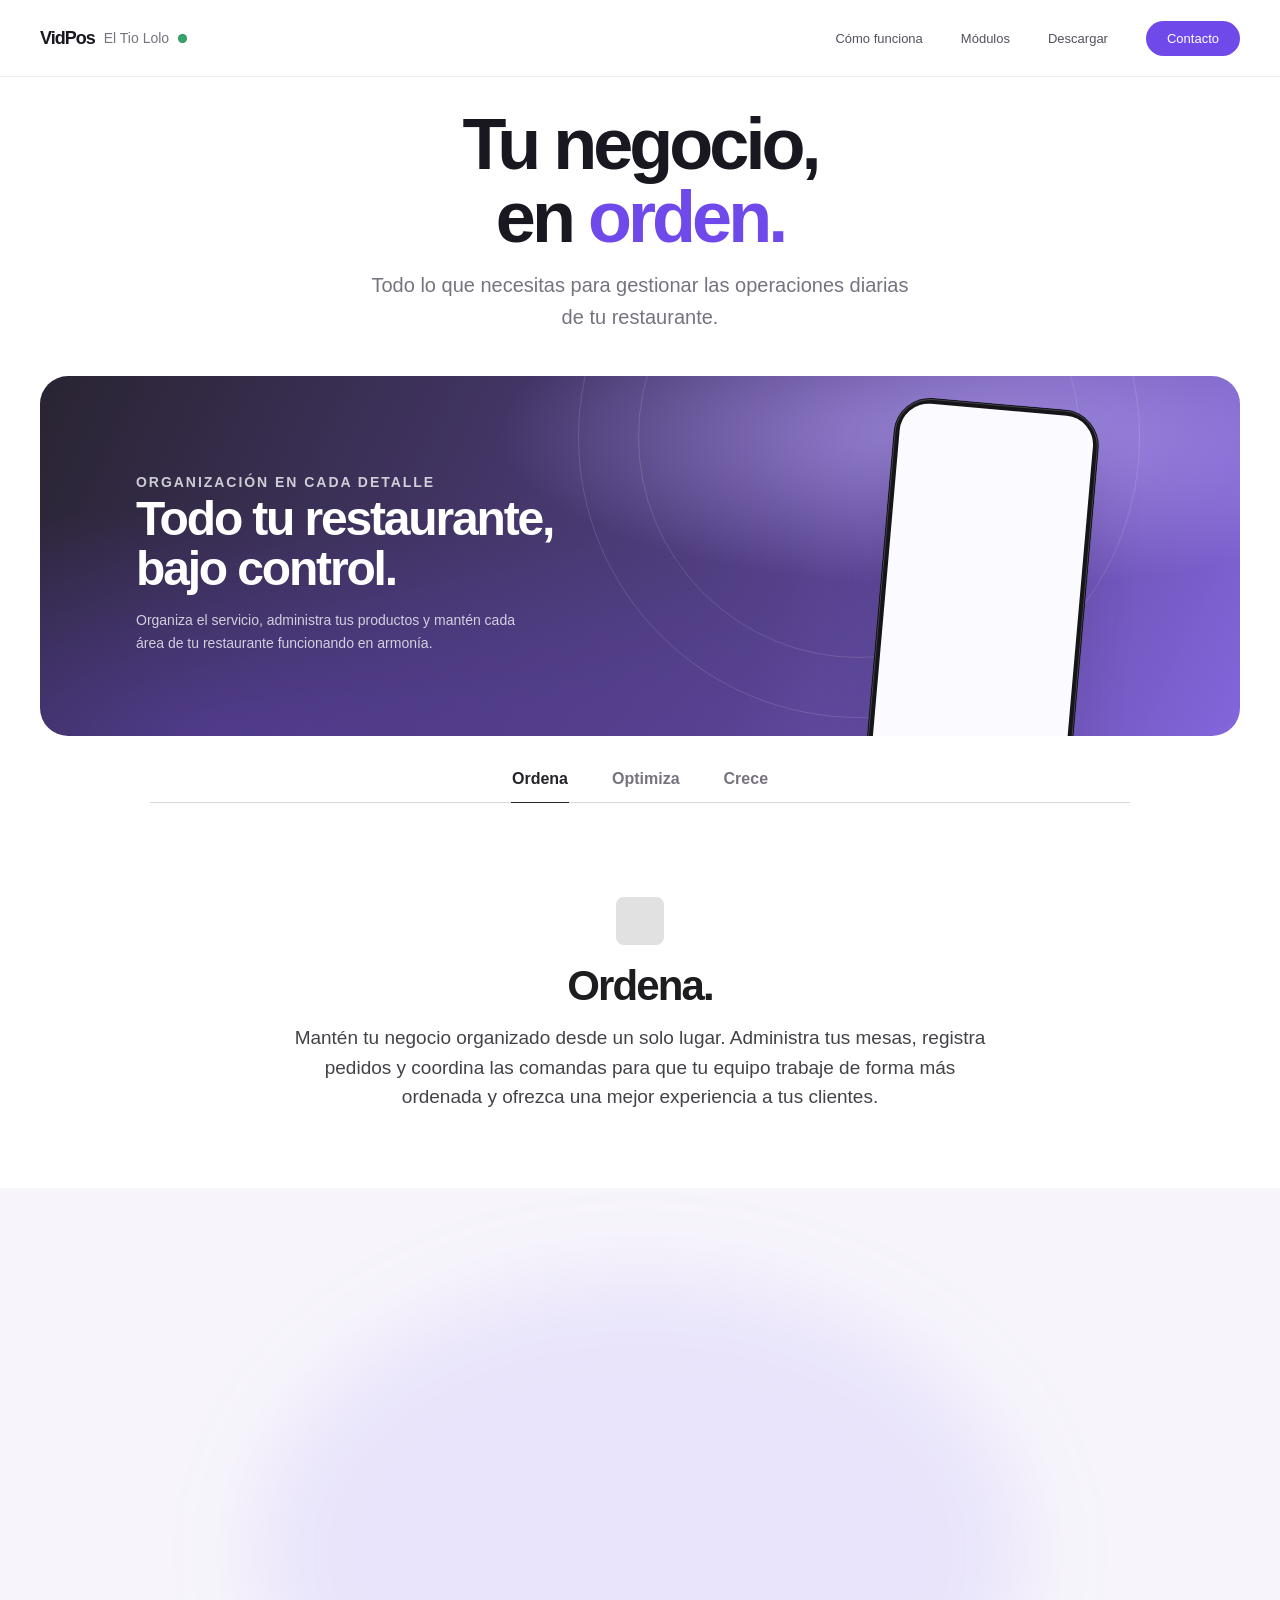
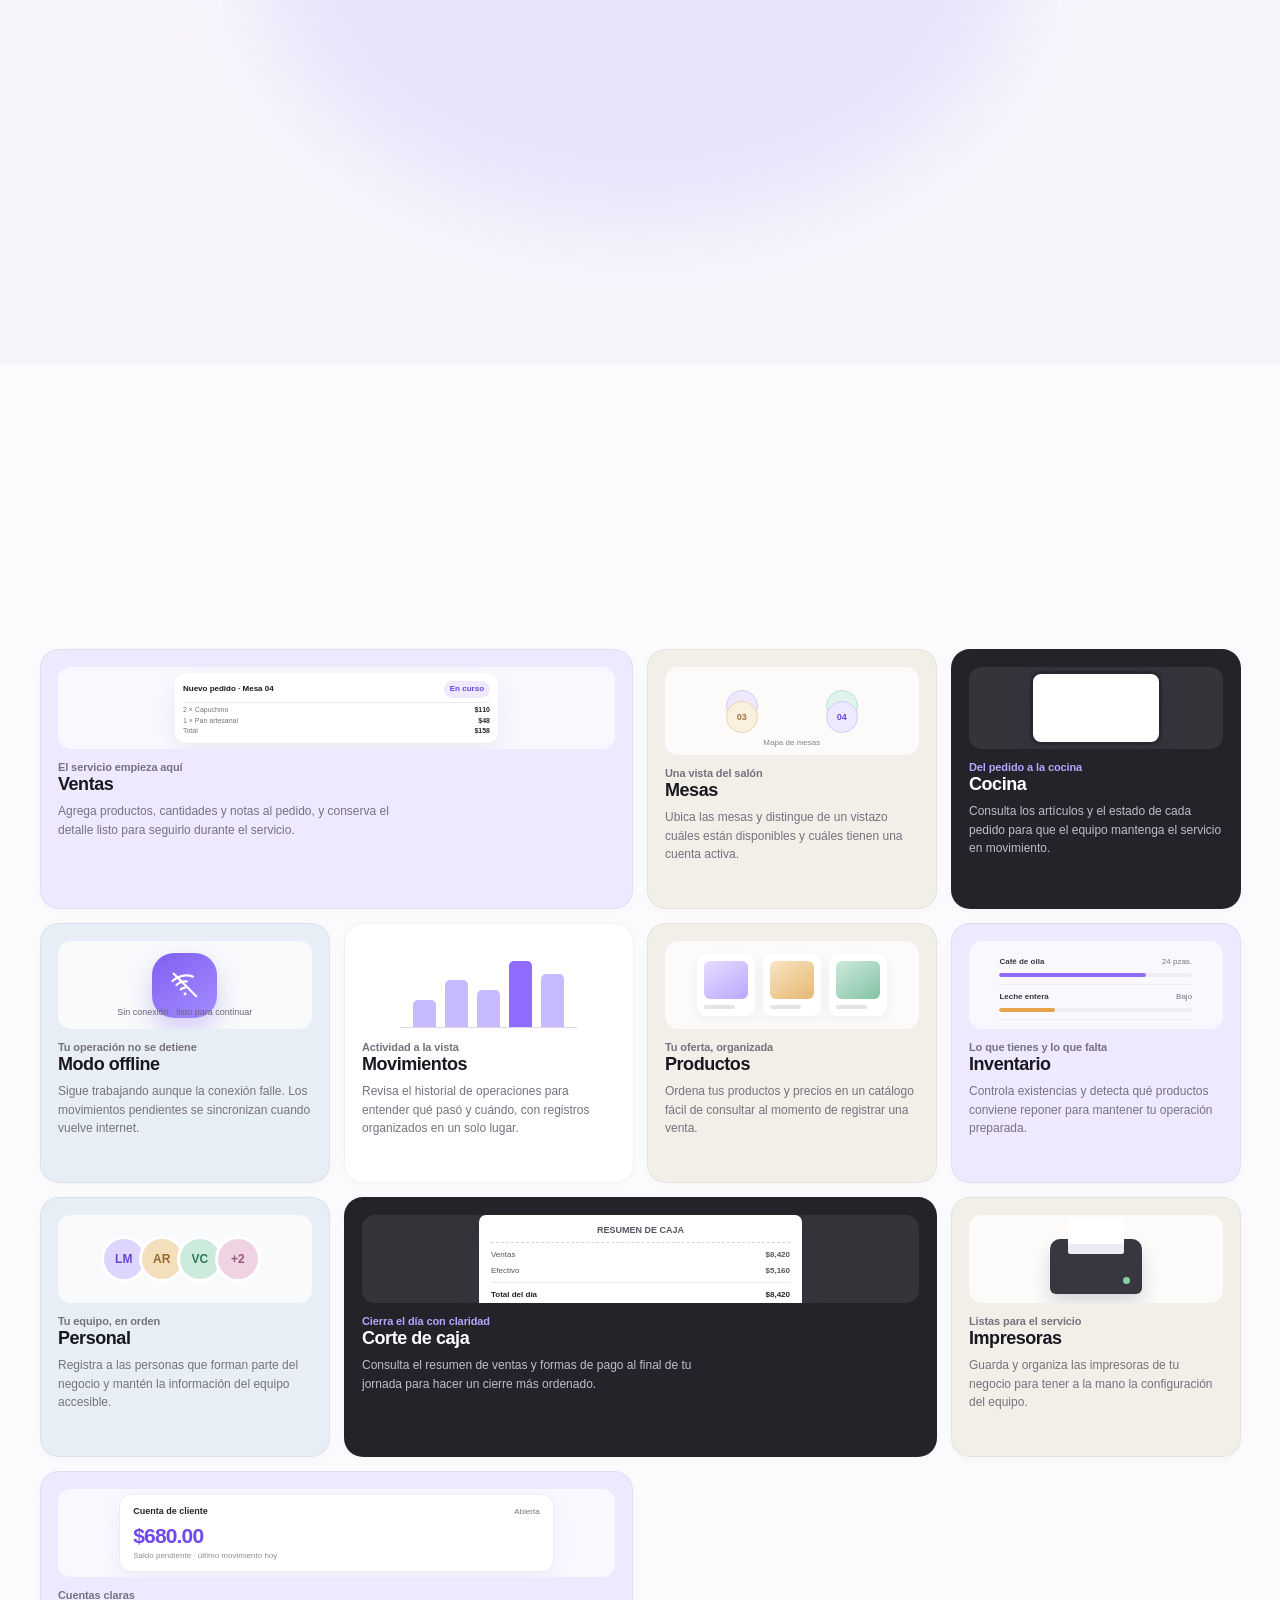
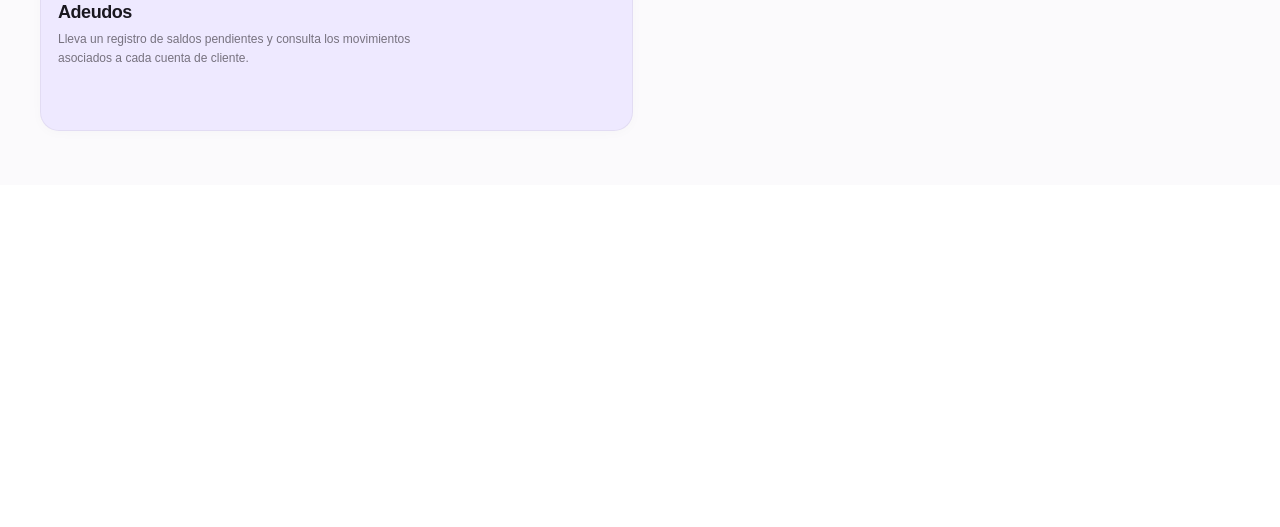
==== index.html @ a3d1b740 "Creación del sitio Primera versión del sitio VidPos" ====
<!doctype html>
<html lang="es">
  <head>
    <meta charset="utf-8">
    <meta name="viewport" content="width=device-width, initial-scale=1">
    <meta name="theme-color" content="#f8f7fb">
    <meta name="description" content="VidPos: ventas, comandas e inventario en un solo lugar. Una forma más simple de llevar tu negocio.">
    <link rel="icon" type="image/svg+xml" href="./images/VidPos_logo_v.svg">
    <title>VidPos</title>
    <link rel="stylesheet" href="./styles.css">
  </head>
  <body class="landing-page">
    <svg class="feature-icon-library" aria-hidden="true" xmlns="http://www.w3.org/2000/svg">
      <symbol id="feature-icon-sales" viewBox="0 0 24 24"><circle cx="12" cy="12" r="9"/><path d="M15 8.5c-.7-.7-1.7-1-3-1-1.7 0-2.8.8-2.8 2s1.1 1.8 2.8 2.2 2.8 1 2.8 2.3-1.1 2.3-2.9 2.3c-1.2 0-2.3-.4-3.2-1.2M12 5.5v13"/></symbol>
      <symbol id="feature-icon-tables" viewBox="0 0 24 24"><rect x="3.5" y="3.5" width="7" height="7" rx="1.8"/><rect x="13.5" y="3.5" width="7" height="7" rx="1.8"/><rect x="3.5" y="13.5" width="7" height="7" rx="1.8"/><rect x="13.5" y="13.5" width="7" height="7" rx="1.8"/></symbol>
      <symbol id="feature-icon-orders" viewBox="0 0 24 24"><path d="M6 3.5h12a1.5 1.5 0 0 1 1.5 1.5v14L16 17l-4 2-4-2-3.5 2v-14A1.5 1.5 0 0 1 6 3.5Z"/><path d="M8.5 8h7M8.5 11.5h7M8.5 15h4"/></symbol>
      <symbol id="feature-icon-offline" viewBox="0 0 24 24"><path d="M3 8.5a14 14 0 0 1 16.8-2.2M6.5 12a9 9 0 0 1 8.2-1.8M10 15.5a4 4 0 0 1 3.1-.8M12 19h.01"/><path d="m3 3 18 18"/></symbol>
      <symbol id="feature-icon-movements" viewBox="0 0 24 24"><path d="M3.5 20.5h17"/><rect x="5" y="11" width="3.5" height="7" rx="1"/><rect x="10.3" y="6" width="3.5" height="12" rx="1"/><rect x="15.6" y="3.5" width="3.5" height="14.5" rx="1"/></symbol>
      <symbol id="feature-icon-catalog" viewBox="0 0 24 24"><path d="m12 3 8.5 4.5v9L12 21l-8.5-4.5v-9L12 3Z"/><path d="m3.8 7.7 8.2 4.5 8.2-4.5M12 12.2V21"/></symbol>
      <symbol id="feature-icon-inventory" viewBox="0 0 24 24"><path d="M4 7.5h16v13H4zM3 4h18v3.5H3z"/><path d="M9 11h6"/></symbol>
      <symbol id="feature-icon-people" viewBox="0 0 24 24"><circle cx="9" cy="8" r="3.3"/><path d="M2.8 20v-1.5A5.2 5.2 0 0 1 8 13.3h2a5.2 5.2 0 0 1 5.2 5.2V20H2.8ZM16 4.9a3.3 3.3 0 0 1 0 6.3M17 13.6a5.2 5.2 0 0 1 4.2 5.1V20h-3.6"/></symbol>
      <symbol id="feature-icon-cash" viewBox="0 0 24 24"><rect x="4" y="3.5" width="16" height="17" rx="2"/><path d="M7.5 7.5h9M7.5 11.5h.01M12 11.5h.01M16.5 11.5h.01M7.5 15.5h.01M12 15.5h.01M16.5 15.5h.01"/></symbol>
      <symbol id="feature-icon-printer" viewBox="0 0 24 24"><path d="M7 8V3.5h10V8M6 17H4.5A1.5 1.5 0 0 1 3 15.5v-6A1.5 1.5 0 0 1 4.5 8h15A1.5 1.5 0 0 1 21 9.5v6a1.5 1.5 0 0 1-1.5 1.5H18"/><path d="M7 14h10v6.5H7zM17.5 11.5h.01"/></symbol>
      <symbol id="feature-icon-debt" viewBox="0 0 24 24"><path d="M5 3.5h9l5 5v6M14 3.8v5h4.8M5 3.5v17h8"/><path d="M8 12h7M8 15.5h5"/><circle cx="17" cy="17" r="3.2"/><path d="m19.4 19.4 2.1 2.1"/></symbol>
    </svg>
    <header class="topbar">
      <nav class="nav wrap" aria-label="Navegación principal">
        <a class="brand" href="#inicio" aria-label="VidPos, inicio">
          <span class="brand-name">VidPos</span>
          <span class="company-name" aria-live="polite">El Tio Lolo</span>
          <span class="company-status" aria-label="Turno activo"></span>
        </a>
        <div class="nav-links">
          <a href="#tablet">Cómo funciona</a>
          <a href="#funciones">Módulos</a>
          <a href="https://play.google.com/store/apps/details?id=com.luismiguel.vidpos" target="_blank" rel="noopener noreferrer">Descargar</a>
          <a class="nav-cta" href="mailto:contacto@vidpos.mx">Contacto</a>
        </div>
      </nav>
    </header>
    <nav class="mobile-nav" aria-label="Accesos rápidos">
      <a href="#tablet">
        <svg viewBox="0 0 24 24" aria-hidden="true"><rect x="4" y="3.5" width="16" height="17" rx="2.5"/><path d="M9 17.5h6"/></svg>
        <span>Cómo funciona</span>
      </a>
      <a href="#funciones">
        <svg viewBox="0 0 24 24" aria-hidden="true"><rect x="3.5" y="3.5" width="7" height="7" rx="1.5"/><rect x="13.5" y="3.5" width="7" height="7" rx="1.5"/><rect x="3.5" y="13.5" width="7" height="7" rx="1.5"/><rect x="13.5" y="13.5" width="7" height="7" rx="1.5"/></svg>
        <span>Módulos</span>
      </a>
      <a class="mobile-nav-download" href="https://play.google.com/store/apps/details?id=com.luismiguel.vidpos" target="_blank" rel="noopener noreferrer">
        <svg class="google-play-icon" viewBox="0 0 24 24" aria-hidden="true">
          <path d="M4 3.5v17l10-8.5Z"/>
          <path d="m4 3.5 15.5 7.8c.6.3.6 1.1 0 1.4L4 20.5"/>
          <path d="m13.8 12 2.8-2.1M13.8 12l2.8 2.1"/>
        </svg>
        <span>Descargar</span>
      </a>
    </nav>

    <main>
      <section class="hero" id="inicio">
        <div class="hero-grid wrap">
          <div class="hero-intro">
            <h1>Tu negocio,<br>en <span>orden.</span></h1>
            <p class="hero-copy">Todo lo que necesitas para gestionar las operaciones diarias de tu restaurante.</p>
            <div class="hero-actions">
              <a class="play-link" href="https://play.google.com/store/apps/details?id=com.luismiguel.vidpos" target="_blank" rel="noopener noreferrer" aria-label="Descargar VidPos en Google Play"><img src="./images/disponible.svg" alt="Disponible en Google Play"></a>
            </div>
          </div>
          <div class="visual hero-stage">
            <div class="hero-stage-copy">
              <p class="stage-kicker">Organización en cada detalle</p>
              <h2>Todo tu restaurante, bajo control.</h2>
              <p>Organiza el servicio, administra tus productos y mantén cada área de tu restaurante funcionando en armonía.</p>
            </div>
            <div class="hero-device phone" aria-hidden="true">
              <div class="phone-inner hero-phone-inner">
                <img class="hero-phone-screen" src="./images/home_page.svg" alt="">
              </div>
            </div>
          </div>
          <nav class="quick-access" aria-label="Funciones de VidPos">
            <button class="quick-link" type="button" aria-pressed="true" data-quick-title="Ordena." data-quick-color="#007aff" data-quick-description="Mantén tu negocio organizado desde un solo lugar. Administra tus mesas, registra pedidos y coordina las comandas para que tu equipo trabaje de forma más ordenada y ofrezca una mejor experiencia a tus clientes."><span class="quick-icon"><svg width="17" height="17" viewBox="0 0 20 20" fill="none" aria-hidden="true"><path d="M5 3.5h10a1 1 0 0 1 1 1v12l-2-1.5-2 1.5-2-1.5-2-1.5-2 1.5L4 17V4.5a1 1 1 0 0 1 1-1Z" stroke="currentColor" stroke-width="1.4" stroke-linejoin="round"/><path d="M7 7h6M7 10h6" stroke="currentColor" stroke-width="1.4" stroke-linecap="round"/></svg></span><span><strong>Ordena</strong></span></button>
            <button class="quick-link" type="button" aria-pressed="false" data-quick-title="Optimiza." data-quick-color="#34c759" data-quick-description="Simplifica las tareas diarias y ten mayor control de las operaciones de tu negocio. Gestiona tus ventas, supervisa tu inventario y organiza tus recursos para reducir el desorden operativo y aprovechar mejor cada jornada."><span class="quick-icon"><svg width="17" height="17" viewBox="0 0 20 20" fill="none" aria-hidden="true"><path d="M4 13a6 6 0 1 1 12 0" stroke="currentColor" stroke-width="1.4" stroke-linecap="round"/><path d="m10 13 3.2-3.2M6.5 16.2h7" stroke="currentColor" stroke-width="1.4" stroke-linecap="round"/></svg></span><span><strong>Optimiza</strong></span></button>
            <button class="quick-link" type="button" aria-pressed="false" data-quick-title="Crece." data-quick-color="#ff9500" data-quick-description="Convierte la información en mejores decisiones. Consulta tus resultados, identifica tus productos más vendidos y conoce el desempeño de tu negocio para descubrir oportunidades y avanzar con mayor confianza."><span class="quick-icon"><svg width="17" height="17" viewBox="0 0 20 20" fill="none" aria-hidden="true"><path d="M4 15.5 8.2 11l3 2.5L16 7.5" stroke="currentColor" stroke-width="1.4" stroke-linecap="round" stroke-linejoin="round"/><path d="M12.5 7.5H16V11" stroke="currentColor" stroke-width="1.4" stroke-linecap="round" stroke-linejoin="round"/></svg></span><span><strong>Crece</strong></span></button>
          </nav>
        </div>
      </section>

      <div class="quick-detail" role="region" aria-label="Detalle de funciones">
        <div class="quick-detail-media" aria-label="Espacio reservado para imagen"></div>
        <div class="quick-detail-copy">
          <span class="quick-detail-icon" aria-hidden="true"></span>
          <p class="quick-detail-kicker">Registra cada orden</p>
          <h3>Ordena.</h3>
          <p>Mantén tu negocio organizado desde un solo lugar. Administra tus mesas, registra pedidos y coordina las comandas para que tu equipo trabaje de forma más ordenada y ofrezca una mejor experiencia a tus clientes.</p>
          <ul class="quick-points"><li>Captura cada orden en segundos</li><li>Mantén todas las notas en un solo lugar</li></ul>
        </div>
      </div>
      <section class="tablet-showcase" id="tablet" aria-labelledby="tablet-showcase-title">
        <div class="wrap tablet-showcase-inner">
          <div class="process-flow reveal" aria-label="Flujo de una operación en VidPos">
            <svg class="process-connectors" viewBox="0 0 1000 680" preserveAspectRatio="none" aria-hidden="true">
              <path class="process-line-base" d="M280 136H400M600 136H720M820 215V465M720 544H600M400 544H280"/>
              <path class="process-line" d="M280 136H400M600 136H720M820 215V465M720 544H600M400 544H280"/>
            </svg>
            <article class="process-card process-card--orders">
              <span class="process-icon process-icon--orders"><svg aria-hidden="true"><use href="#feature-icon-sales"></use></svg></span>
              <span class="process-card-step">01 · PEDIDOS</span>
              <h3>Cada pedido en su lugar.</h3>
              <p>Registra los pedidos, administra las mesas y organiza las comandas para mantener el servicio bajo control.</p>
            </article>
            <article class="process-card process-card--kitchen">
              <span class="process-icon process-icon--kitchen"><svg aria-hidden="true"><use href="#feature-icon-orders"></use></svg></span>
              <span class="process-card-step">02 · COCINA</span>
              <h3>Un servicio mejor coordinado.</h3>
              <p>Facilita la organización de los pedidos entre el personal de atención y la cocina para dar seguimiento a la preparación.</p>
            </article>
            <article class="process-card process-card--sales">
              <span class="process-icon process-icon--sales"><svg aria-hidden="true"><use href="#feature-icon-cash"></use></svg></span>
              <span class="process-card-step">03 · VENTAS</span>
              <h3>Tus ventas, siempre registradas.</h3>
              <p>Consulta los importes de las cuentas y registra las ventas para llevar un mejor control de los ingresos de tu restaurante.</p>
            </article>
            <article class="process-card process-card--inventory">
              <span class="process-icon process-icon--inventory"><svg aria-hidden="true"><use href="#feature-icon-inventory"></use></svg></span>
              <span class="process-card-step">04 · INVENTARIO</span>
              <h3>Más control de tus ingredientes.</h3>
              <p>Administra tus productos, recetas y existencias para conocer mejor los recursos de tu negocio.</p>
            </article>
            <article class="process-card process-card--offline">
              <span class="process-icon process-icon--offline"><svg aria-hidden="true"><use href="#feature-icon-offline"></use></svg></span>
              <span class="process-card-step">05 · MODO SIN CONEXIÓN</span>
              <h3>Tu operación no se detiene.</h3>
              <p>Continúa utilizando las funciones compatibles cuando no tengas internet. Los datos guardados localmente se sincronizan al recuperar la conexión.</p>
            </article>
            <article class="process-card process-card--control">
              <span class="process-icon process-icon--control"><svg aria-hidden="true"><use href="#feature-icon-movements"></use></svg></span>
              <span class="process-card-step">06 · CONTROL DEL NEGOCIO</span>
              <h3>Decide con mayor claridad.</h3>
              <p>Consulta tus resultados, identifica los productos más vendidos y conoce el desempeño de tu restaurante para tomar decisiones mejor informadas.</p>
            </article>
          </div>
        </div>
      </section>
      <section class="features" id="funciones">
        <div class="wrap">
          <div class="section-head reveal">
            <p class="eyebrow">Lo importante, simplificado</p>
            <h2><strong>Cada parte de tu negocio<br>conectada.</strong></h2>
            <p class="features-description">Del primer pedido al corte de caja: herramientas que hacen mas fácil el día a día de tu negocio.</p>
          </div>
          <div class="feature-grid">
            <article class="feature feature--wide feature--lavender reveal" id="pedidos" data-feature-icon="sales" data-feature-icon-color="purple" data-feature-screen="./images/ventas.svg">
              <div class="feature-art" aria-hidden="true">
                <div class="art-order">
                  <div class="art-order-head"><span>Nuevo pedido · Mesa 04</span><span class="art-tag">En curso</span></div>
                  <div class="art-row"><span>2 × Capuchino</span><b>$110</b></div>
                  <div class="art-row"><span>1 × Pan artesanal</span><b>$48</b></div>
                  <div class="art-row"><span>Total</span><b>$158</b></div>
                </div>
              </div>
              <p class="feature-kicker">El servicio empieza aquí</p>
              <h3>Ventas</h3>
              <p>Agrega productos, cantidades y notas al pedido, y conserva el detalle listo para seguirlo durante el servicio.</p>
            </article>
            <article class="feature feature--sand reveal" id="mesas" data-feature-icon="tables" data-feature-icon-color="green" data-feature-screen="./images/mesas.svg">
              <div class="feature-art" aria-hidden="true">
                <span class="art-table">01</span><span class="art-table">02</span><span class="art-table">03</span><span class="art-table">04</span>
                <span class="art-map-label">Mapa de mesas</span>
              </div>
              <p class="feature-kicker">Una vista del salón</p>
              <h3>Mesas</h3>
              <p>Ubica las mesas y distingue de un vistazo cuáles están disponibles y cuáles tienen una cuenta activa.</p>
            </article>
            <article class="feature feature--dark reveal" id="comandas" data-feature-icon="orders" data-feature-icon-color="purple" data-feature-screen="./images/comandas.svg">
              <div class="feature-art" aria-hidden="true">
                <div class="art-command-shot"><img src="./images/vidpos-comandas.png" alt=""></div>
              </div>
              <p class="feature-kicker">Del pedido a la cocina</p>
              <h3>Cocina</h3>
              <p>Consulta los artículos y el estado de cada pedido para que el equipo mantenga el servicio en movimiento.</p>
            </article>
            <article class="feature feature--blue reveal" data-feature-icon="offline" data-feature-icon-color="blue" data-feature-screen="./images/offline.svg">
              <div class="feature-art" aria-hidden="true">
                <span class="art-offline-icon"><svg width="30" height="30" viewBox="0 0 24 24" fill="none"><path d="M2 8.8a15.7 15.7 0 0 1 16.3-3.5M5.2 12a10.6 10.6 0 0 1 8.3-2.8M8.6 15.4a5.4 5.4 0 0 1 3.4-1.2M3 3l18 18" stroke="currentColor" stroke-width="1.8" stroke-linecap="round"/><circle cx="12" cy="19" r="1.2" fill="currentColor"/></svg></span>
                <span class="art-offline-label">Sin conexión · listo para continuar</span>
              </div>
              <p class="feature-kicker">Tu operación no se detiene</p>
              <h3>Modo offline</h3>
              <p>Sigue trabajando aunque la conexión falle. Los movimientos pendientes se sincronizan cuando vuelve internet.</p>
            </article>
            <article class="feature reveal" data-feature-icon="movements" data-feature-icon-color="teal" data-feature-screen="./images/movimientos.svg">
              <div class="feature-art" aria-hidden="true">
                <div class="art-bars"><i></i><i></i><i></i><i></i><i></i></div>
              </div>
              <p class="feature-kicker">Actividad a la vista</p>
              <h3>Movimientos</h3>
              <p>Revisa el historial de operaciones para entender qué pasó y cuándo, con registros organizados en un solo lugar.</p>
            </article>
            <article class="feature feature--sand reveal" data-feature-icon="catalog" data-feature-icon-color="blue" data-feature-screen="./images/productos.svg">
              <div class="feature-art" aria-hidden="true">
                <div class="art-products"><div class="art-product"><div class="art-product-shape"></div><div class="art-product-line"></div></div><div class="art-product"><div class="art-product-shape"></div><div class="art-product-line"></div></div><div class="art-product"><div class="art-product-shape"></div><div class="art-product-line"></div></div></div>
              </div>
              <p class="feature-kicker">Tu oferta, organizada</p>
              <h3>Productos</h3>
              <p>Ordena tus productos y precios en un catálogo fácil de consultar al momento de registrar una venta.</p>
            </article>
            <article class="feature feature--lavender reveal" data-feature-icon="inventory" data-feature-icon-color="green" data-feature-screen="./images/inventario.svg">
              <div class="feature-art" aria-hidden="true">
                <div class="art-stock">
                  <div class="art-stock-row"><b>Café de olla</b><span>24 pzas.</span><span class="art-stock-track"><i></i></span></div>
                  <div class="art-stock-row"><b>Leche entera</b><span>Bajo</span><span class="art-stock-track"><i></i></span></div>
                </div>
              </div>
              <p class="feature-kicker">Lo que tienes y lo que falta</p>
              <h3>Inventario</h3>
              <p>Controla existencias y detecta qué productos conviene reponer para mantener tu operación preparada.</p>
            </article>
            <article class="feature feature--blue reveal" data-feature-icon="people" data-feature-icon-color="orange" data-feature-screen="./images/personal.svg">
              <div class="feature-art" aria-hidden="true">
                <div class="art-people"><span class="art-person">LM</span><span class="art-person">AR</span><span class="art-person">VC</span><span class="art-person">+2</span></div>
              </div>
              <p class="feature-kicker">Tu equipo, en orden</p>
              <h3>Personal</h3>
              <p>Registra a las personas que forman parte del negocio y mantén la información del equipo accesible.</p>
            </article>
            <article class="feature feature--wide feature--dark reveal" id="caja" data-feature-icon="cash" data-feature-icon-color="purple" data-feature-screen="./images/corte_caja.svg">
              <div class="feature-art" aria-hidden="true">
                <div class="art-receipt">
                  <div class="art-receipt-title">RESUMEN DE CAJA</div>
                  <div class="art-receipt-line"><span>Ventas</span><b>$8,420</b></div>
                  <div class="art-receipt-line"><span>Efectivo</span><b>$5,160</b></div>
                  <div class="art-receipt-line art-receipt-total"><span>Total del día</span><b>$8,420</b></div>
                </div>
              </div>
              <p class="feature-kicker">Cierra el día con claridad</p>
              <h3>Corte de caja</h3>
              <p>Consulta el resumen de ventas y formas de pago al final de tu jornada para hacer un cierre más ordenado.</p>
            </article>
            <article class="feature feature--sand reveal" data-feature-icon="printer" data-feature-icon-color="grey" data-feature-screen="./images/impresoras.svg" data-feature-screen-fit="contain">
              <div class="feature-art" aria-hidden="true">
                <div class="art-printer"></div>
              </div>
              <p class="feature-kicker">Listas para el servicio</p>
              <h3>Impresoras</h3>
              <p>Guarda y organiza las impresoras de tu negocio para tener a la mano la configuración del equipo.</p>
            </article>
            <article class="feature feature--wide feature--lavender reveal" data-feature-icon="debt" data-feature-icon-color="teal" data-feature-screen="./images/adeudos.svg">
              <div class="feature-art" aria-hidden="true">
                <div class="art-debt">
                  <div class="art-debt-head"><b>Cuenta de cliente</b><span>Abierta</span></div>
                  <div class="art-debt-amount">$680.00</div>
                  <div class="art-debt-note">Saldo pendiente · último movimiento hoy</div>
                </div>
              </div>
              <p class="feature-kicker">Cuentas claras</p>
              <h3>Adeudos</h3>
              <p>Lleva un registro de saldos pendientes y consulta los movimientos asociados a cada cuenta de cliente.</p>
            </article>
          </div>
        </div>
      </section>

      <section class="showcase" id="app">
        <div class="wrap showcase-layout">
          <div class="section-head reveal">
            <p class="eyebrow">Siempre contigo</p>
            <h2>Dondequiera que estés,<br>tu negocio sigue a tu alcance.</h2>
          </div>
          <div class="showcase-caption reveal">
            <p class="showcase-description">Con VidPos, consulta tus ventas y supervisa los movimientos de tu restaurante estés donde estés.</p>
            <div class="showcase-action">
              <a class="play-link" href="https://play.google.com/store/apps/details?id=com.luismiguel.vidpos" target="_blank" rel="noopener noreferrer" aria-label="Descargar VidPos en Google Play"><img src="./images/disponible.svg" alt="Disponible en Google Play"></a>
            </div>
          </div>
          <figure class="showcase-photo reveal">
            <img src="./images/beach.jpg" alt="Personas trabajando y descansando frente al mar">
          </figure>
        </div>
      </section>

    </main>
    <footer>
      <div class="footer-inner wrap">
        <a class="brand footer-brand" href="#inicio" aria-label="VidPos, inicio"><img src="./images/Logo.png" alt=""><span class="brand-name">VidPos</span></a>
        <span class="copyright">© VidPos. Hecho para tu negocio.</span>
        <nav class="footer-links" aria-label="Enlaces legales">
          <a class="footer-link" href="./privacy_policy.html">Política de privacidad</a>
          <a class="footer-link" href="./delete-account.html">Eliminar cuenta</a>
        </nav>
        <a class="contact" href="mailto:contacto@vidpos.mx">contacto@vidpos.mx</a>
      </div>
    </footer>
    <script src="./script.js"></script>
  </body>
</html>
---- styles.css ----
:root {
        color-scheme: light;
        --ink: #19171f;
        --muted: #77727f;
        --purple: #8f6bff;
        --purple-dark: #7049eb;
        --lilac: #eee9ff;
        --paper: #f8f7fb;
        --line: rgba(34, 27, 48, .1);
        --content: 1160px;
      }

      * { box-sizing: border-box; }
      html { scroll-behavior: smooth; }
      body {
        margin: 0;
        color: var(--ink);
        background: var(--paper);
        font-family: -apple-system, BlinkMacSystemFont, "SF Pro Display", "SF Pro Text", "Segoe UI", sans-serif;
        font-size: 16px;
        -webkit-font-smoothing: antialiased;
      }
      a { color: inherit; text-decoration: none; }
      button, a { -webkit-tap-highlight-color: transparent; }
      .wrap { width: min(var(--content), calc(100% - 64px)); margin-inline: auto; }

      .topbar {
        position: absolute;
        z-index: 5;
        inset: 0 0 auto;
        height: 82px;
        display: flex;
        align-items: center;
      }
      .nav { display: flex; align-items: center; justify-content: space-between; }
      .brand { display: inline-flex; align-items: center; gap: 9px; }
      .brand-name { font-size: 20px; font-weight: 700; letter-spacing: -.055em; }
      .company-name {
        display: inline-block;
        min-width: 0;
        color: #77727f;
        font-size: 16px;
        font-weight: 500;
        transition: opacity .35s ease, transform .35s cubic-bezier(.2,.75,.25,1), filter .35s ease;
      }
      .company-name.is-changing {
        opacity: 0;
        filter: blur(5px);
        transform: translateY(7px);
      }
      .company-status { width: 10px; height: 10px; border: 1px solid rgba(25,23,31,.18); border-radius: 50%; background: #35a66b; }
      .nav-links { display: flex; align-items: center; gap: 34px; color: #5f5a67; font-size: 14px; }
      .nav-links a:not(.nav-cta):hover { color: var(--purple-dark); }
      .nav-cta {
        padding: 11px 17px;
        color: white;
        background: var(--ink);
        border-radius: 999px;
        transition: transform .25s ease, background .25s ease;
      }
      .nav-cta:hover { transform: translateY(-2px); background: var(--purple-dark); }
      .mobile-nav { display: none; }

      .hero {
        position: relative;
        min-height: 760px;
        padding: 160px 0 94px;
        overflow: hidden;
        background:
          radial-gradient(ellipse at 73% 48%, rgba(197, 180, 255, .42), transparent 35%),
          radial-gradient(ellipse at 0% 0%, rgba(237, 231, 255, .8), transparent 44%),
          var(--paper);
      }
      .hero:after {
        position: absolute;
        right: -200px;
        bottom: -470px;
        width: 720px;
        height: 720px;
        border: 1px solid rgba(143, 107, 255, .13);
        border-radius: 50%;
        content: "";
        box-shadow: 0 0 0 70px rgba(143, 107, 255, .025), 0 0 0 140px rgba(143, 107, 255, .02);
      }
      .hero-grid {
        position: relative;
        z-index: 1;
        display: grid;
        grid-template-columns: .92fr 1.08fr;
        gap: 42px;
        align-items: center;
      }
      .eyebrow {
        display: inline-flex;
        align-items: center;
        gap: 9px;
        margin: 0 0 24px;
        color: var(--purple-dark);
        font-size: 12px;
        font-weight: 700;
        letter-spacing: .13em;
        text-transform: uppercase;
      }
      .eyebrow:before { width: 22px; height: 1px; background: currentColor; content: ""; }
      h1 {
        max-width: 540px;
        margin: 0;
        font-size: clamp(54px, 6vw, 76px);
        font-weight: 600;
        letter-spacing: -.045em;
        line-height: 1;
      }
      h1 span { color: var(--purple-dark); }
      .hero-copy {
        max-width: 430px;
        margin: 24px 0 30px;
        color: var(--muted);
        font-size: 18px;
        line-height: 1.65;
      }
      .hero-actions { display: flex; align-items: center; gap: 19px; flex-wrap: wrap; }
      .play-link { display: inline-block; transition: transform .2s ease; }
      .play-link:hover { transform: translateY(-3px); }
      .play-link img { display: block; width: 170px; height: auto; }
      .quiet-link { display: inline-flex; gap: 8px; align-items: center; color: #625d6a; font-size: 14px; }
      .quiet-link svg { transition: transform .2s ease; }
      .quiet-link:hover svg { transform: translateX(4px); }
      .contact-cta {
        position: relative;
        z-index: 1;
        display: inline-flex;
        align-items: center;
        gap: 9px;
        padding: 14px 19px;
        color: white;
        background: var(--ink);
        border-radius: 999px;
        font-size: 14px;
        transition: transform .25s ease, background .25s ease;
      }
      .contact-cta:hover { transform: translateY(-2px); background: var(--purple-dark); }

      .visual {
        position: relative;
        min-height: 448px;
        display: flex;
        align-items: center;
        justify-content: flex-start;
        perspective: 1200px;
      }
      .glow {
        position: absolute;
        width: 390px;
        height: 390px;
        border-radius: 50%;
        background: radial-gradient(circle, rgba(143, 107, 255, .22), rgba(143, 107, 255, 0) 68%);
        filter: blur(8px);
        animation: breathe 6s ease-in-out infinite;
      }
      .dashboard {
        position: relative;
        width: min(100%, 510px);
        padding: 18px;
        border: 1px solid rgba(255,255,255,.72);
        border-radius: 22px;
        background: rgba(255,255,255,.83);
        box-shadow: 0 35px 90px rgba(64, 48, 102, .16), 0 4px 14px rgba(54, 43, 79, .06);
        transform: rotateY(-8deg) rotateX(3deg);
        animation: arrive 1s cubic-bezier(.2,.75,.25,1) both, float 7s ease-in-out 1s infinite;
        backdrop-filter: blur(16px);
      }
      .dash-top { display: flex; justify-content: space-between; align-items: center; padding: 2px 2px 17px; }
      .dash-title { font-size: 13px; font-weight: 650; }
      .dash-date { margin-top: 4px; color: #9993a1; font-size: 10px; }
      .avatar { display: grid; width: 30px; height: 30px; place-items: center; color: #7049eb; background: #eee9ff; border-radius: 50%; font-size: 10px; font-weight: 700; }
      .sales-card { padding: 17px; color: white; border-radius: 15px; background: linear-gradient(120deg, #8060f1, #a48cff); }
      .sales-label { color: rgba(255,255,255,.8); font-size: 10px; }
      .sales-total { margin: 7px 0 15px; font-size: 28px; font-weight: 650; letter-spacing: -.05em; }
      .chart { height: 64px; display: flex; align-items: end; gap: 8px; border-bottom: 1px solid rgba(255,255,255,.3); }
      .chart i { flex: 1; min-height: 14px; border-radius: 4px 4px 0 0; background: rgba(255,255,255,.4); animation: bars .8s ease both; transform-origin: bottom; }
      .chart i:nth-child(1) { height: 35%; animation-delay: .3s; }
      .chart i:nth-child(2) { height: 55%; animation-delay: .38s; }
      .chart i:nth-child(3) { height: 43%; animation-delay: .46s; }
      .chart i:nth-child(4) { height: 72%; animation-delay: .54s; }
      .chart i:nth-child(5) { height: 60%; animation-delay: .62s; }
      .chart i:nth-child(6) { height: 88%; animation-delay: .7s; background: white; }
      .dash-bottom { display: grid; grid-template-columns: 1fr 1fr; gap: 11px; margin-top: 12px; }
      .mini-card { padding: 13px; border: 1px solid #f0eef4; border-radius: 12px; }
      .mini-label { color: #98929f; font-size: 9px; }
      .mini-value { margin-top: 7px; font-size: 16px; font-weight: 650; letter-spacing: -.03em; }
      .mini-value small { margin-left: 4px; color: #34a875; font-size: 9px; font-weight: 600; }
      .orders {
        position: absolute;
        right: -29px;
        bottom: 22px;
        display: flex;
        gap: 11px;
        align-items: center;
        padding: 12px 15px;
        border: 1px solid rgba(255,255,255,.9);
        border-radius: 14px;
        background: rgba(255,255,255,.92);
        box-shadow: 0 15px 38px rgba(64,48,102,.13);
        animation: arrive .8s .3s both, float 6s ease-in-out 1.3s infinite reverse;
        backdrop-filter: blur(12px);
      }
      .orders-icon { display: grid; width: 34px; height: 34px; place-items: center; color: #7049eb; background: var(--lilac); border-radius: 10px; }
      .orders strong { display: block; font-size: 12px; }
      .orders small { display: block; margin-top: 3px; color: #908a98; font-size: 10px; }

      section { scroll-margin-top: 30px; }
      .features { padding: 112px 0 120px; }
      .section-head { max-width: 650px; margin-bottom: 54px; }
      .section-head .eyebrow { margin-bottom: 17px; }
      h2 { margin: 0; font-size: clamp(38px, 4.5vw, 56px); font-weight: 600; letter-spacing: -.04em; line-height: 1.08; }
      .section-head p { max-width: 490px; margin: 18px 0 0; color: var(--muted); font-size: 16px; line-height: 1.7; }
      .feature-grid { display: grid; grid-template-columns: repeat(4, minmax(0, 1fr)); grid-auto-rows: minmax(305px, auto); gap: 16px; }
      .feature {
        position: relative;
        display: flex;
        min-height: 305px;
        padding: 20px;
        overflow: hidden;
        flex-direction: column;
        border: 1px solid rgba(34, 27, 48, .06);
        border-radius: 22px;
        background: #fff;
        scale: var(--watch-scale, 1);
        transition: scale .24s cubic-bezier(.2,.75,.25,1), box-shadow .35s ease;
        animation: featureFloat 7s ease-in-out infinite;
        animation-delay: var(--float-delay, 0s);
        will-change: scale, translate;
      }
      .feature:hover, .feature.is-pointer-near { box-shadow: 0 20px 45px rgba(64,48,102,.1); }
      .feature-grid:is(:hover, :focus-within) .feature { animation-play-state: paused; }
      .feature-grid:is(:hover, :focus-within) .feature.is-pointer-near { animation-play-state: running; }
      .feature--wide { grid-column: span 2; }
      .feature--lavender { background: #eee9ff; }
      .feature--sand { background: #f2eee8; }
      .feature--blue { background: #e8eef6; }
      .feature--dark { color: white; border-color: transparent; background: #23242a; }
      .feature-art {
        position: relative;
        display: grid;
        min-height: 142px;
        margin-bottom: 19px;
        overflow: hidden;
        place-items: center;
        border-radius: 15px;
        background: rgba(255,255,255,.66);
      }
      .feature-icon { display: none; }
      .feature--lavender .feature-art, .feature--blue .feature-art { background: rgba(255,255,255,.7); }
      .feature--sand .feature-art { background: rgba(255,255,255,.78); }
      .feature--dark .feature-art { background: rgba(255,255,255,.08); }
      .feature-kicker { margin: 0 0 6px; color: var(--purple-dark); font-size: 9px; font-weight: 700; letter-spacing: .13em; text-transform: uppercase; }
      .feature--dark .feature-kicker { color: #b7a4ff; }
      .feature h3 { margin: 0 0 7px; font-size: 20px; font-weight: 600; letter-spacing: -.025em; line-height: 1.15; }
      .feature p { max-width: 360px; margin: 0; color: var(--muted); font-size: 13px; line-height: 1.55; }
      .feature--dark p { color: #c1bdc8; }
      @keyframes featureFloat {
        0%, 100% { translate: 0 0; }
        50% { translate: 0 -3px; }
      }
      .art-order { width: 82%; padding: 12px; border-radius: 11px; background: white; box-shadow: 0 8px 22px rgba(40,32,60,.08); }
      .art-order-head, .art-row { display: flex; align-items: center; justify-content: space-between; gap: 8px; }
      .art-order-head { padding-bottom: 8px; border-bottom: 1px solid #eeeaf3; font-size: 10px; font-weight: 650; }
      .art-tag { padding: 4px 6px; color: #6645d9; border-radius: 99px; background: #eee9ff; font-size: 8px; font-weight: 600; }
      .art-row { padding-top: 8px; color: #77727f; font-size: 8px; }
      .art-row b { color: #292631; font-weight: 600; }
      .art-table { position: absolute; display: grid; width: 32px; height: 32px; place-items: center; color: #694be0; border: 1px solid #d4c9ff; border-radius: 50%; background: #eee9ff; font-size: 9px; font-weight: 650; }
      .art-table:nth-child(1) { top: 23px; left: 24%; }
      .art-table:nth-child(2) { top: 23px; right: 24%; color: #38896d; border-color: #b9e0d0; background: #e0f4eb; }
      .art-table:nth-child(3) { bottom: 22px; left: 24%; color: #a57436; border-color: #ebd3ae; background: #fbf0df; }
      .art-table:nth-child(4) { right: 24%; bottom: 22px; }
      .art-map-label { position: absolute; bottom: 8px; color: #86808e; font-size: 8px; }
      .art-command-shot { width: 78%; height: 100%; overflow: hidden; border: 4px solid #29272f; border-radius: 14px; background: white; box-shadow: 0 8px 22px rgba(40,32,60,.16); }
      .art-command-shot img { display: block; width: 100%; height: 100%; object-fit: cover; object-position: top; }
      .art-offline-icon { display: grid; width: 65px; height: 65px; place-items: center; color: white; border-radius: 22px; background: linear-gradient(145deg, #8060f1, #a48cff); box-shadow: 0 12px 25px rgba(112,73,235,.25); }
      .art-offline-label { position: absolute; right: 14px; bottom: 12px; left: 14px; color: #6c6673; font-size: 9px; text-align: center; }
      .art-bars { display: flex; width: 70%; height: 86px; align-items: end; justify-content: center; gap: 9px; border-bottom: 1px solid #dcd6e6; }
      .art-bars i { width: 13%; border-radius: 5px 5px 0 0; background: #c8baff; }
      .art-bars i:nth-child(1) { height: 32%; }
      .art-bars i:nth-child(2) { height: 55%; }
      .art-bars i:nth-child(3) { height: 43%; }
      .art-bars i:nth-child(4) { height: 78%; background: #8f6bff; }
      .art-bars i:nth-child(5) { height: 62%; }
      .art-products { display: grid; width: 75%; grid-template-columns: repeat(3, 1fr); gap: 8px; }
      .art-product { padding: 7px; border-radius: 9px; background: #fff; box-shadow: 0 4px 14px rgba(40,32,60,.05); }
      .art-product-shape { height: 38px; margin-bottom: 6px; border-radius: 6px; background: linear-gradient(145deg, #e6ddff, #b9a7ff); }
      .art-product:nth-child(2) .art-product-shape { background: linear-gradient(145deg, #f8e4c2, #e6b872); }
      .art-product:nth-child(3) .art-product-shape { background: linear-gradient(145deg, #cde9dc, #83c3a4); }
      .art-product-line { width: 72%; height: 4px; margin-top: 4px; border-radius: 4px; background: #e5e2ea; }
      .art-stock { width: 76%; }
      .art-stock-row { display: grid; grid-template-columns: 1fr auto; gap: 7px; align-items: center; padding: 7px 0; border-bottom: 1px solid #efedf2; color: #797381; font-size: 8px; }
      .art-stock-row b { color: #3c3744; font-weight: 600; }
      .art-stock-track { grid-column: 1 / -1; height: 4px; overflow: hidden; border-radius: 5px; background: #efedf2; }
      .art-stock-track i { display: block; width: 76%; height: 100%; border-radius: inherit; background: #8f6bff; }
      .art-stock-row:nth-child(2) .art-stock-track i { width: 29%; background: #e6a34b; }
      .art-people { display: flex; align-items: center; justify-content: center; }
      .art-person { display: grid; width: 46px; height: 46px; margin-left: -8px; place-items: center; color: #6545d5; border: 3px solid white; border-radius: 50%; background: #ded5ff; font-size: 12px; font-weight: 650; }
      .art-person:nth-child(2) { color: #98682b; background: #f4dfbd; }
      .art-person:nth-child(3) { color: #317959; background: #ccebdc; }
      .art-person:nth-child(4) { color: #9a5877; background: #f0d3e2; }
      .art-receipt { width: 58%; padding: 10px 12px; color: #595461; border-radius: 7px; background: white; box-shadow: 0 8px 22px rgba(40,32,60,.09); font-size: 8px; }
      .art-receipt-title { padding-bottom: 7px; border-bottom: 1px dashed #d8d3df; font-size: 9px; font-weight: 700; text-align: center; }
      .art-receipt-line { display: flex; justify-content: space-between; padding-top: 7px; }
      .art-receipt-total { margin-top: 7px; padding-top: 7px; border-top: 1px solid #eeeaf3; color: #24212a; font-weight: 700; }
      .art-printer { position: relative; width: 92px; height: 55px; margin-top: 14px; border-radius: 10px 10px 6px 6px; background: #393640; box-shadow: 0 10px 18px rgba(40,32,60,.16); }
      .art-printer:before { position: absolute; top: -19px; left: 18px; width: 56px; height: 34px; border-radius: 3px; background: #fff; content: ""; box-shadow: inset 0 -10px #eeeaf3; }
      .art-printer:after { position: absolute; right: 12px; bottom: 10px; width: 7px; height: 7px; border-radius: 50%; background: #83d1a3; content: ""; }
      .art-debt { width: 78%; padding: 11px 13px; border: 1px solid #eeebf2; border-radius: 12px; background: white; box-shadow: 0 8px 22px rgba(40,32,60,.06); }
      .art-debt-head { display: flex; align-items: center; justify-content: space-between; color: #77727f; font-size: 8px; }
      .art-debt-head b { color: #27242d; font-size: 9px; }
      .art-debt-amount { margin-top: 8px; color: #7049eb; font-size: 21px; font-weight: 650; letter-spacing: -.04em; }
      .art-debt-note { margin-top: 3px; color: #928c99; font-size: 8px; }

      .showcase {
        position: relative;
        padding: 110px 0 126px;
        overflow: hidden;
        color: white;
        background: #23242a;
      }
      .showcase:before {
        position: absolute;
        top: -340px;
        right: -130px;
        width: 650px;
        height: 650px;
        border: 1px solid rgba(185,164,255,.17);
        border-radius: 50%;
        content: "";
        box-shadow: 0 0 0 80px rgba(143,107,255,.035), 0 0 0 160px rgba(143,107,255,.025);
      }
      .showcase .section-head { position: relative; z-index: 1; }
      .showcase .section-head p { color: #aaa6b2; }
      .showcase .eyebrow { color: #b7a4ff; }
      .showcase .eyebrow:before { display: none; }
      .screens { position: relative; z-index: 1; display: grid; grid-template-columns: repeat(3, 1fr); gap: 22px; align-items: start; }
      .screen-item:nth-child(2) { margin-top: 40px; }
      .screen-item:nth-child(3) { margin-top: 80px; }
      .phone {
        position: relative;
        width: min(100%, 270px);
        aspect-ratio: .49;
        margin: 0 auto 22px;
        padding: 8px;
        overflow: hidden;
        border: 1px solid rgba(255,255,255,.16);
        border-radius: 37px;
        background: linear-gradient(145deg, #47444e, #15151a 55%);
        box-shadow: 0 28px 65px rgba(0,0,0,.3), inset 0 0 0 1px rgba(255,255,255,.12);
        transition: transform .5s cubic-bezier(.2,.8,.2,1);
      }
      .screen-item:hover .phone { transform: translateY(-9px) rotate(-1deg); }
      .phone-inner {
        height: 100%;
        padding: 38px 14px 16px;
        overflow: hidden;
        border-radius: 29px;
        background: #fbfaff;
        color: var(--ink);
      }
      .phone-island { position: absolute; z-index: 2; top: 13px; left: 50%; width: 76px; height: 19px; border-radius: 20px; background: #17171a; transform: translateX(-50%); }
      .phone-title { margin-bottom: 15px; font-size: 13px; font-weight: 650; }
      .phone-sub { margin-top: -10px; margin-bottom: 14px; color: #9b95a2; font-size: 8px; }
      .phone-panel { padding: 12px; border-radius: 12px; background: white; box-shadow: 0 3px 13px rgba(34,27,48,.05); }
      .phone-panel.purple { color: white; background: linear-gradient(135deg, #8060f1, #a48cff); }
      .phone-small { color: #918b99; font-size: 8px; }
      .phone-panel.purple .phone-small { color: rgba(255,255,255,.78); }
      .phone-number { margin: 6px 0 9px; font-size: 20px; font-weight: 650; letter-spacing: -.06em; }
      .phone-line { display: flex; align-items: center; justify-content: space-between; padding: 10px 0; border-bottom: 1px solid #f1eff4; font-size: 8px; }
      .phone-line:last-child { border: 0; }
      .phone-line b { font-weight: 600; }
      .phone-pill { padding: 4px 6px; color: #7049eb; border-radius: 99px; background: #f0ecff; font-size: 7px; }
      .screen-kind { width: min(100%, 290px); margin: 0 auto 7px; color: #b7a4ff; font-size: 9px; font-weight: 650; letter-spacing: .12em; }
      .placeholder {
        display: flex;
        width: min(100%, 270px);
        min-height: 66px;
        margin-inline: auto;
        align-items: center;
        justify-content: center;
        gap: 9px;
        border: 1px dashed rgba(255,255,255,.22);
        border-radius: 12px;
        color: #b8b3bf;
        font-size: 11px;
      }
      .placeholder svg { color: #b7a4ff; }
      .screen-label { width: min(100%, 290px); margin: 0 auto 9px; font-size: 18px; font-weight: 600; letter-spacing: -.025em; }
      .screen-note { width: min(100%, 290px); margin: 0 auto; color: #aaa6b2; font-size: 13px; line-height: 1.7; }
      .phone.actual-shot { width: min(100%, 254px); aspect-ratio: 923 / 2000; padding: 5px; background: #15151a; }
      .actual-shot .phone-inner { padding: 0; background: #fff; }
      .actual-shot img { display: block; width: 100%; height: 100%; object-fit: cover; object-position: top; border-radius: 28px; }

      .closing { padding: 104px 0; }
      .closing-card {
        position: relative;
        display: flex;
        align-items: center;
        justify-content: space-between;
        gap: 35px;
        padding: 54px 58px;
        overflow: hidden;
        border-radius: 24px;
        background: linear-gradient(110deg, #eee9ff, #f7f4ff 58%, #e5dcff);
      }
      .closing-card:after { position: absolute; right: 25%; bottom: -220px; width: 400px; height: 400px; border: 1px solid rgba(112,73,235,.12); border-radius: 50%; content: ""; box-shadow: 0 0 0 50px rgba(112,73,235,.03); }
      .closing-copy { position: relative; z-index: 1; }
      .closing-copy .eyebrow:before { display: none; }
      .closing h2 { max-width: 510px; font-size: clamp(38px, 4.5vw, 56px); }
      .closing p { margin: 14px 0 0; color: #77727f; line-height: 1.6; }
      .closing .play-link { position: relative; z-index: 1; flex: 0 0 auto; }

      footer { padding: 29px 0; border-top: 1px solid var(--line); }
      .footer-inner { display: flex; align-items: center; justify-content: space-between; gap: 20px; }
      .footer-brand img { width: 30px; height: 30px; opacity: .9; border-radius: 9px; }
      .footer-brand .brand-name { font-size: 16px; }
      .footer-links { display: flex; align-items: center; gap: 18px; }
      .footer-link { color: #898391; font-size: 12px; }
      .footer-link:hover { color: var(--purple-dark); }
      .copyright, .contact { color: #898391; font-size: 12px; }
      .contact:hover { color: var(--purple-dark); }

      .reveal { opacity: 0; transform: translateY(20px); transition: opacity .7s ease, transform .7s cubic-bezier(.2,.75,.25,1); }
      .reveal.visible { opacity: 1; transform: translateY(0); }
      @keyframes arrive { from { opacity: 0; transform: translateY(20px) rotateY(-8deg) rotateX(3deg); } to { opacity: 1; } }
      @keyframes float { 0%, 100% { translate: 0 0; } 50% { translate: 0 -10px; } }
      @keyframes breathe { 0%,100% { transform: scale(.95); opacity: .75; } 50% { transform: scale(1.08); opacity: 1; } }
      @keyframes bars { from { transform: scaleY(.15); } to { transform: scaleY(1); } }
      @media (max-width: 850px) {
        .hero { min-height: auto; padding-top: 138px; }
        .hero-grid { grid-template-columns: 1fr; gap: 22px; }
        .hero-copy { max-width: 520px; }
        .visual { min-height: 410px; }
        .dashboard { width: min(90%, 510px); }
        .orders { right: 1%; }
        .features { padding: 86px 0; }
        .feature-grid { grid-template-columns: repeat(2, minmax(0, 1fr)); }
        .feature--wide { grid-column: span 2; }
        .screens { gap: 14px; }
        .phone { border-radius: 30px; }
        .phone-inner { border-radius: 23px; }
        .closing-card { padding: 42px; }
      }
      @media (max-width: 600px) {
        .wrap { width: min(100% - 40px, var(--content)); }
        .topbar { height: 70px; }
        .brand img { width: 34px; height: 34px; }
        .brand-name { font-size: 18px; }
        .nav-links { gap: 14px; }
        .nav-links a:not(.nav-cta) { display: none; }
        .nav-cta { padding: 10px 14px; font-size: 12px; }
        .hero { padding: 124px 0 60px; }
        h1 { font-size: clamp(44px, 12vw, 54px); }
        h2 { font-size: clamp(36px, 10vw, 44px); }
        .closing h2 { font-size: clamp(36px, 10vw, 44px); }
        .hero-copy { margin: 18px 0 24px; font-size: 16px; }
        .hero-actions { gap: 14px; }
        .play-link img { width: 155px; }
        .visual { min-height: 326px; margin: 0 -7px; }
        .glow { width: 300px; height: 300px; }
        .dashboard { width: 94%; padding: 13px; border-radius: 18px; }
        .sales-card { padding: 13px; }
        .sales-total { margin-bottom: 10px; font-size: 24px; }
        .chart { height: 50px; }
        .dash-bottom { gap: 8px; margin-top: 8px; }
        .mini-card { padding: 10px; }
        .mini-value { font-size: 14px; }
        .orders { right: 0; bottom: -1px; padding: 9px 11px; }
        .features { padding: 76px 0 82px; }
        .section-head { margin-bottom: 34px; }
        .feature-grid { grid-template-columns: 1fr; grid-auto-rows: auto; gap: 12px; }
        .feature { min-height: auto; padding: 22px; }
        .feature--wide { grid-column: auto; }
        .feature-art { min-height: 150px; }
        .showcase { padding: 76px 0 82px; }
        .screens { grid-template-columns: 1fr; gap: 38px; }
        .screen-item:nth-child(n) { margin-top: 0; }
        .phone { width: min(72%, 250px); }
        .screen-label, .screen-note { width: min(100%, 310px); }
        .phone.actual-shot { width: min(72%, 250px); }
        .closing { padding: 70px 0; }
        .closing-card { align-items: flex-start; flex-direction: column; padding: 34px 25px; border-radius: 20px; }
        .footer-inner { flex-wrap: wrap; }
        .footer-links { order: 3; width: 100%; justify-content: center; }
        .copyright { order: 4; width: 100%; text-align: center; }
      }
      @media (prefers-reduced-motion: reduce) {
        *, *:before, *:after { scroll-behavior: auto !important; animation-duration: .01ms !important; animation-iteration-count: 1 !important; transition-duration: .01ms !important; }
        .reveal { opacity: 1; transform: none; }
        .feature { animation: none; scale: 1; translate: none; will-change: auto; }
      }

      /* Editorial layout refresh */
      :root { --content: 1240px; --paper: #fff; }
      body { background: #fff; }
      .wrap { width: min(var(--content), calc(100% - 80px)); }
      .topbar { position: sticky; top: 0; z-index: 10; height: 76px; background: rgba(255,255,255,.96); box-shadow: 0 1px 0 rgba(34,27,48,.08); backdrop-filter: blur(14px); }
      .brand-name { font-size: 18px; }
      .company-name { min-width: 0; font-size: 14px; }
      .company-status { width: 9px; height: 9px; }
      .nav-links { gap: 38px; color: #55515d; font-size: 13px; }
      .nav-cta {
        padding: 10px 21px;
        color: #fff;
        background: var(--purple-dark);
        box-shadow: none;
      }
      .nav-cta:hover {
        color: #fff;
        background: #8f6bff;
        box-shadow: none;
      }
      .hero { min-height: 0; padding: 32px 0 52px; overflow: visible; background: #fff; }
      .hero:after { display: none; }
      .hero-grid { display: block; }
      .hero-intro { max-width: 680px; margin: 0 auto 25px; text-align: center; }
      .hero-intro .eyebrow { margin-bottom: 13px; }
      .hero-intro .eyebrow:before { display: none; }
      h1 { max-width: none; font-size: clamp(46px, 6vw, 72px); font-weight: 650; letter-spacing: -.055em; line-height: 1.02; }
      h1 span { color: var(--purple-dark); }
      .hero-copy { max-width: 560px; margin: 14px auto 18px; font-size: clamp(17px, 1.8vw, 20px); line-height: 1.6; }
      .hero-actions { justify-content: center; }
      .hero-actions .play-link img { width: 148px; }
      .hero-actions .quiet-link { padding: 12px 16px; border-radius: 99px; background: #f5f3f9; }
      .visual.hero-stage {
        position: relative;
        display: flex;
        min-height: 360px;
        margin: 0;
        padding: 38px 8%;
        align-items: center;
        justify-content: flex-start;
        overflow: hidden;
        border-radius: 28px;
        background:
          radial-gradient(ellipse at 78% 16%, rgba(191, 169, 255, .68), transparent 36%),
          radial-gradient(ellipse at 15% 100%, rgba(110, 75, 214, .42), transparent 45%),
          linear-gradient(115deg, #292432, #55418b 62%, #8366dc);
        perspective: none;
      }
      .hero-stage:before, .hero-stage:after { position: absolute; border: 1px solid rgba(255,255,255,.13); border-radius: 50%; content: ""; }
      .hero-stage:before { top: -220px; right: 100px; width: 560px; height: 560px; }
      .hero-stage:after { top: -160px; right: 160px; width: 440px; height: 440px; }
      .hero-stage-copy { position: relative; z-index: 2; width: min(70%, 650px); color: #fff; }
      .stage-kicker { margin: 0 0 13px; color: #d0c3ff; font-size: 11px; font-weight: 700; letter-spacing: .14em; text-transform: uppercase; }
      .hero-stage-copy h2 { max-width: 510px; margin: 0; font-size: clamp(30px, 4vw, 48px); font-weight: 600; letter-spacing: -.045em; line-height: 1.05; }
      .hero-stage-copy p { max-width: 390px; margin: 14px 0 0; color: rgba(255,255,255,.76); font-size: 14px; line-height: 1.65; }
      .stage-tags { display: flex; gap: 8px; flex-wrap: wrap; margin-top: 23px; }
      .stage-tags span { padding: 8px 11px; border: 1px solid rgba(255,255,255,.2); border-radius: 99px; color: rgba(255,255,255,.9); background: rgba(255,255,255,.08); font-size: 10px; }
      .hero-device {
        position: absolute;
        top: 27px;
        right: 13%;
        bottom: -88px;
        z-index: 1;
        width: 206px;
        padding: 6px;
        overflow: hidden;
        border: 1px solid rgba(49,40,67,.1);
        border-radius: 37px;
        background: #15151a;
        box-shadow: 0 22px 50px rgba(45,36,65,.15), inset 0 0 0 1px rgba(255,255,255,.2);
        transform: rotate(5deg);
        animation: none;
      }
      .hero-device.actual-shot { width: 206px; padding: 5px; aspect-ratio: 923 / 2000; }
      .hero-device.actual-shot .phone-inner { height: 100%; padding: 0; background: #fff; }
      .hero-device.actual-shot img { display: block; width: 100%; height: 100%; object-fit: cover; object-position: top; border-radius: 28px; }
      .hero-device.actual-shot {
        transform: rotate(5deg) translateZ(0);
        backface-visibility: hidden;
      }
      .hero-device.actual-shot img {
        width: 112%;
        height: 112%;
        margin: -1% 0 0 -6%;
        image-rendering: auto;
        transform: translateZ(0);
      }
      .hero-phone-inner {
        padding: 0;
      }
      .hero-phone-screen {
        display: block;
        width: 100%;
        height: 100%;
        object-fit: cover;
        object-position: center;
        border-radius: 29px;
      }
      .quick-access {
        position: relative;
        z-index: 3;
        display: flex;
        width: min(100%, 980px);
        margin: 34px auto 0;
        justify-content: center;
        gap: 42px;
        border-bottom: 1px solid #d8d5dc;
        flex-wrap: wrap;
      }
      .quick-link { display: inline-flex; min-width: 0; align-items: center; gap: 8px; margin-bottom: -1px; padding: 0 1px 14px; border: 0; border-bottom: 1px solid transparent; color: #77727f; background: transparent; font: inherit; cursor: pointer; transition: border-color .2s ease, color .2s ease; }
      .quick-link:hover, .quick-link[aria-pressed="true"] { border-bottom-color: #25222a; color: #25222a; box-shadow: none; }
      .quick-icon { display: none; }
      .quick-link strong { display: block; font-size: 16px; font-weight: 600; white-space: nowrap; }
      .quick-detail { display: grid; width: min(100%, 980px); min-height: 250px; grid-template-columns: minmax(260px, .9fr) minmax(0, 1.1fr); gap: clamp(28px, 6vw, 76px); align-items: center; margin: 28px auto 76px; padding: 22px 34px 28px; border-radius: 24px; background: linear-gradient(120deg, #f5f1ff, #fbfafc 62%, #f0f6f2); }
      .quick-detail-media { height: 210px; overflow: hidden; border: 1px dashed rgba(112,73,235,.25); border-radius: 17px; background: rgba(255,255,255,.42); }
      .quick-detail-copy { max-width: 470px; }
      .quick-detail-kicker { margin: 0 0 8px; color: var(--purple-dark); font-size: 10px; font-weight: 700; letter-spacing: .13em; text-transform: uppercase; }
      .quick-detail-copy h3 { margin: 0; color: #202029; font-size: clamp(25px, 3vw, 36px); font-weight: 600; letter-spacing: -.04em; line-height: 1.08; }
      .quick-detail-copy > p:not(.quick-detail-kicker) { margin: 13px 0 0; color: #716b78; font-size: 13px; line-height: 1.65; }
      .quick-points { display: grid; gap: 10px; margin: 18px 0 0; padding: 0; color: #4a4650; font-size: 12px; list-style: none; }
      .quick-points li { display: flex; gap: 9px; align-items: flex-start; }
      .quick-points li:before { width: 7px; height: 7px; flex: 0 0 auto; margin-top: 5px; border: 1px solid #8f6bff; border-radius: 50%; content: ""; }
      .quick-detail {
        display: block;
        min-height: 0;
        margin: 30px auto 76px;
        padding: 12px 20px 0;
        border-radius: 0;
        background: transparent;
        text-align: center;
      }
      .quick-detail-media { display: none; }
      .quick-detail-copy { max-width: 760px; margin: 0 auto; }
      .quick-detail-kicker, .quick-points { display: none; }
      .quick-detail-icon {
        display: grid;
        width: 48px;
        height: 48px;
        margin: 0 auto 18px;
        place-items: center;
        color: var(--quick-icon-color, #1d1d1f);
        border-radius: 16%;
        background: color-mix(in srgb, var(--quick-icon-color, #1d1d1f) 13%, transparent);
      }
      .quick-detail-icon svg { display: block; width: 38px; height: 38px; }
      .quick-detail-copy h3 { margin: 0; color: #1d1d1f; font-size: clamp(28px, 3.5vw, 42px); font-weight: 650; letter-spacing: -.045em; line-height: 1.08; }
      .quick-detail-copy > p:not(.quick-detail-kicker) { max-width: 700px; margin: 15px auto 0; color: #424248; font-size: clamp(15px, 1.6vw, 19px); line-height: 1.55; }
      .tablet-showcase {
        position: relative;
        overflow: hidden;
        padding: 104px 0 112px;
        background: #f7f5fb;
      }
      .tablet-showcase:before {
        position: absolute;
        top: 12%;
        left: 50%;
        width: min(760px, 88vw);
        height: 70%;
        border-radius: 50%;
        background: rgba(143,107,255,.13);
        content: "";
        filter: blur(45px);
        transform: translateX(-50%);
      }
      .tablet-showcase-inner {
        position: relative;
        z-index: 1;
      }
      .tablet-showcase-copy {
        max-width: 650px;
        margin: 0 auto 42px;
        text-align: center;
      }
      .tablet-showcase-copy .eyebrow { margin-bottom: 17px; }
      .tablet-showcase-copy p:not(.eyebrow) {
        max-width: 490px;
        margin: 18px auto 0;
        color: var(--muted);
        font-size: 16px;
        line-height: 1.7;
      }
      .tablet-frame {
        width: min(100%, 980px);
        margin: 0 auto;
        padding: 10px;
        border: 1px solid rgba(34,27,48,.14);
        border-radius: 32px;
        background: #25242a;
        box-shadow: 0 25px 55px rgba(64,48,102,.18), inset 0 0 0 2px rgba(255,255,255,.14);
        transform: rotate(-1deg);
      }
      .tablet-screen {
        aspect-ratio: 709 / 445;
        overflow: hidden;
        border-radius: 23px;
        background: #fff;
        color: #28262b;
        font-size: clamp(7px, .78vw, 11px);
      }
      .tablet-dashboard {
        height: 100%;
        padding: 5% 5% 4%;
        background: #fff;
      }
      .tablet-dashboard-title {
        margin: 0 0 4%;
      }
      .tablet-dashboard-title span {
        display: block;
        margin-bottom: .7em;
        color: #777279;
        font-size: .72em;
        font-weight: 700;
        letter-spacing: .13em;
      }
      .tablet-dashboard-title h3 {
        margin: 0;
        color: #28262b;
        font-size: clamp(16px, 2.4vw, 34px);
        font-weight: 550;
        letter-spacing: -.055em;
        line-height: 1;
      }
      .tablet-dashboard-heading {
        display: flex;
        justify-content: space-between;
        gap: 20px;
        margin-bottom: 4%;
      }
      .tablet-dashboard-heading p {
        margin: 0 0 1.2em;
        color: #777279;
        font-size: .72em;
        font-weight: 700;
        letter-spacing: .13em;
      }
      .tablet-dashboard-heading h3 {
        margin: 0;
        color: #1f1e22;
        font-size: clamp(21px, 3.2vw, 48px);
        font-weight: 500;
        letter-spacing: -.06em;
        line-height: .98;
      }
      .tablet-dashboard-heading h3 em { font-style: normal; color: #655f68; }
      .tablet-status {
        align-self: center;
        min-width: 17%;
        padding: 1.2em;
        border-radius: 12px;
        background: rgba(255,255,255,.45);
      }
      .tablet-status span, .tablet-status small { display: block; color: #777279; font-size: .72em; }
      .tablet-status strong { display: block; margin: .35em 0; font-size: 1.5em; letter-spacing: -.06em; }
      .tablet-dashboard-grid {
        display: grid;
        grid-template-columns: 1.1fr .9fr 1fr;
        grid-template-rows: repeat(2, 1fr);
        gap: 1.2em;
        height: 78%;
      }
      .tablet-panel {
        min-width: 0;
        padding: 1.35em;
        overflow: hidden;
        border: 1px solid rgba(44,38,52,.06);
        border-radius: 18px;
        background: #fff;
        box-shadow: 0 12px 24px rgba(47,39,61,.1);
      }
      .tablet-panel--tables { grid-row: span 2; }
      .tablet-panel--orders { color: #28262b; }
      .tablet-panel-title {
        display: flex;
        align-items: center;
        justify-content: space-between;
        gap: 8px;
        margin-bottom: 1.35em;
        padding-bottom: .95em;
        border-bottom: 1px solid rgba(44,38,52,.08);
        white-space: nowrap;
        font-size: .88em;
      }
      .tablet-panel-title strong { font-weight: 650; letter-spacing: -.02em; }
      .tablet-panel-title span { color: #89848b; font-size: .78em; }
      .tablet-tables {
        display: grid;
        grid-template-columns: repeat(3, 1fr);
        gap: 1em;
        height: 75%;
        align-items: center;
      }
      .tablet-tables i {
        display: grid;
        aspect-ratio: 1;
        place-items: center;
        border: 1px solid rgba(69,65,70,.2);
        border-radius: 50%;
        color: #69636b;
        font-style: normal;
        font-size: .75em;
      }
      .tablet-tables i.is-busy { border-color: #a79135; color: #8c7620; background: #e8dfae; }
      .tablet-order-line, .tablet-order-total, .tablet-stock, .tablet-activity-row {
        display: flex;
        align-items: center;
        justify-content: space-between;
        gap: 8px;
        padding: .75em 0;
        border-bottom: 1px solid rgba(87,82,88,.13);
        color: #656067;
        font-size: .76em;
      }
      .tablet-order-line { color: #656067; }
      .tablet-order-total { margin-top: .35em; border: 0; color: #8c8690; }
      .tablet-order-total b { color: #28262b; font-size: 1.3em; }
      .tablet-activity-row { justify-content: flex-start; }
      .tablet-activity-row i { width: .65em; height: .65em; flex: 0 0 auto; border-radius: 50%; background: #8e7ddd; }
      .tablet-activity-row b { margin-left: auto; color: #989199; font-size: .85em; font-weight: 400; }
      .tablet-stock b { color: #607e5d; font-size: .9em; }
      .tablet-stock b.is-low { color: #b0783e; }
      .process-flow {
        position: relative;
        width: min(100%, 980px);
        min-height: 560px;
        margin: 0 auto;
        isolation: isolate;
      }
      .process-connectors {
        position: absolute;
        inset: 0;
        z-index: -1;
        width: 100%;
        height: 100%;
        overflow: visible;
      }
      .process-line-base,
      .process-line {
        fill: none;
        stroke-linecap: round;
        stroke-linejoin: round;
        stroke-width: 3;
      }
      .process-line-base { stroke: rgba(108, 126, 119, .2); }
      .process-line {
        stroke: #42b883;
        stroke-dasharray: 18 14;
        stroke-dashoffset: 160;
        animation: processLinePaint 3.8s linear infinite;
        filter: drop-shadow(0 0 4px rgba(66,184,131,.25));
      }
      .process-card {
        position: absolute;
        width: 280px;
        min-height: 184px;
        padding: 21px 23px;
        border: 1px solid rgba(92, 105, 101, .12);
        border-radius: 20px;
        color: #262b2a;
        background: rgba(255,255,255,.94);
        box-shadow: 0 18px 40px rgba(52, 75, 67, .1);
        transform: translate(-50%, -50%);
      }
      .process-card--orders { top: 20%; left: 16%; }
      .process-card--kitchen { top: 20%; left: 50%; }
      .process-card--sales { top: 20%; left: 84%; }
      .process-card--inventory { top: 80%; left: 84%; }
      .process-card--offline { top: 80%; left: 50%; }
      .process-card--control { top: 80%; left: 16%; background: #eee8ff; border-color: transparent; }
      .process-icon {
        display: grid;
        width: 34px;
        height: 34px;
        margin-bottom: 13px;
        place-items: center;
        border-radius: 9px;
        font-size: 18px;
        font-weight: 700;
      }
      .process-icon svg {
        width: 19px;
        height: 19px;
        fill: none;
        stroke: currentColor;
        stroke-linecap: round;
        stroke-linejoin: round;
        stroke-width: 1.6;
      }
      .process-icon--orders,
      .process-icon--kitchen,
      .process-icon--sales {
        color: #fff;
        background: #8f6bff;
      }
      .process-icon--inventory { color: #fff; background: #4caf50; }
      .process-icon--offline { color: #fff; background: #2196f3; }
      .process-icon--control { color: #fff; background: #009688; }
      .process-card-step {
        display: block;
        margin-bottom: 13px;
        color: #6d8179;
        font-size: 10px;
        font-weight: 750;
        letter-spacing: .13em;
      }
      .process-card h3 {
        margin: 0 0 8px;
        font-size: 17px;
        font-weight: 650;
        letter-spacing: -.04em;
      }
      .process-card p,
      .process-card strong {
        display: block;
        margin: 5px 0 0;
        color: #7c8582;
        font-size: 12px;
        font-weight: 500;
        line-height: 1.45;
      }
      .process-card strong { color: #3c4743; }
      .process-amount { margin: 0 0 13px !important; color: #27342f !important; font-size: 27px !important; letter-spacing: -.06em; }
      .process-pill,
      .process-status {
        display: inline-flex;
        align-items: center;
        gap: 6px;
        padding: 6px 9px;
        border-radius: 999px;
        color: #287d59;
        background: #e2f4ea;
        font-size: 10px;
        font-weight: 650;
      }
      .process-status i {
        width: 6px;
        height: 6px;
        border-radius: 50%;
        background: #42b883;
        box-shadow: 0 0 0 4px rgba(66,184,131,.14);
      }
      .process-card--control .process-card-step { color: #7654d8; }
      @keyframes processLinePaint {
        from { stroke-dashoffset: 160; }
        to { stroke-dashoffset: 0; }
      }
      @media (min-width: 601px) and (max-width: 1100px) {
        .process-flow {
          display: grid;
          grid-template-columns: repeat(2, minmax(0, 1fr));
          gap: 24px;
          width: min(100%, 720px);
          min-height: 0;
        }
        .process-connectors { display: none; }
        .process-card,
        .process-card--orders,
        .process-card--kitchen,
        .process-card--sales,
        .process-card--inventory,
        .process-card--offline,
        .process-card--control {
          position: relative;
          top: auto;
          left: auto;
          width: auto;
          min-height: 190px;
          transform: none;
        }
      }
      .features { padding: 72px 0 92px; background: #fbfafc; }
      .section-head { max-width: 760px; margin-bottom: 34px; }
      .features .section-head.reveal { transform: translateX(-22px); transition: opacity .7s ease, transform .7s cubic-bezier(.2,.75,.25,1); }
      .features .section-head.reveal.visible { transform: translateX(0); }
      .section-head .eyebrow { margin-bottom: 12px; }
      .features .section-head .eyebrow:before { display: none; }
      .features-description { font-size: clamp(16px, 1.7vw, 19px) !important; }
      .section-head p { max-width: 560px; margin-top: 12px; font-size: 14px; }
      .feature-grid { grid-template-columns: repeat(4, minmax(0, 1fr)); grid-auto-rows: 260px; gap: 14px; align-items: stretch; }
      .feature {
        height: 260px;
        min-height: 0;
        padding: 17px;
        border-radius: 19px;
        scale: var(--watch-scale, 1);
        box-shadow: 0 2px 12px rgba(37,32,46,.025);
        rotate: var(--orbit-angle, 0deg);
        animation: featureOrbit 8s ease-in-out infinite;
        animation-delay: var(--float-delay, 0s);
        will-change: scale, rotate, translate;
      }
      .feature--wide { grid-column: span 2; }
      .feature-art { min-height: 88px; height: 88px; flex: 0 0 88px; margin-bottom: 11px; border-radius: 13px; }
      #pedidos .feature-art { min-height: 82px; height: 82px; flex-basis: 82px; }
      #pedidos .art-order { width: 58%; padding: 8px; }
      #pedidos .art-order-head { padding-bottom: 4px; font-size: 8px; line-height: 1.1; }
      #pedidos .art-row { padding-top: 3px; font-size: 7px; line-height: 1.1; }
      #comandas .feature-art { min-height: 82px; height: 82px; flex-basis: 82px; }
      #comandas .art-command-shot { width: 52%; height: 74px; border-width: 3px; border-radius: 11px; }
      #comandas .art-command-shot img { border-radius: 8px; }
      .feature-kicker { font-size: 8px; letter-spacing: .11em; }
      .feature h3 { font-size: 18px; }
      .feature p { font-size: 12px; line-height: 1.55; }
      .feature-grid:is(:hover, :focus-within) .feature { animation-play-state: running; }
      @keyframes featureOrbit {
        0%, 100% { rotate: -1.6deg; translate: 0 2px; }
        50% { rotate: 1.6deg; translate: 0 -2px; }
      }
      .showcase { padding: 102px 0 116px; color: #1d1d1f; background: #fff; }
      .showcase:before { display: none; }
      .showcase-layout { display: block; }
      .showcase .section-head { max-width: 1100px; margin: 0 auto 38px; }
      .showcase .section-head p { color: var(--muted); }
      .showcase .eyebrow { display: none; }
      .showcase .section-head h2 { max-width: 900px; font-size: clamp(36px, 3.6vw, 52px); font-weight: 600; letter-spacing: -.055em; line-height: 1.08; }
      .showcase-caption { display: flex; max-width: 1100px; margin: 0 auto 28px; align-items: flex-start; justify-content: space-between; gap: 32px; }
      .showcase-description { max-width: 650px; margin: 0; color: #6e6e73; font-size: clamp(16px, 1.7vw, 19px) !important; font-weight: 500; line-height: 1.55; }
      .showcase-action { flex: 0 0 auto; }
      .showcase-photo {
        position: relative;
        width: min(100%, 1100px);
        height: clamp(360px, 39vw, 450px);
        margin: 0;
        margin-inline: auto;
        overflow: hidden;
        border: 0;
        border-radius: 30px;
        background: #dbe8f0;
        box-shadow: 0 18px 42px rgba(29,29,31,.12);
      }
      .showcase-photo img {
        display: block;
        width: 100%;
        height: 100%;
        object-fit: cover;
        object-position: center 46%;
        filter: saturate(.88);
      }
      @media (min-width: 1101px) {
        .showcase-photo img { object-position: center 76%; }
      }
      .screen-item .phone {
        opacity: 0;
        transform: translateY(24px) scale(.98);
        transition: opacity .75s ease, transform .8s cubic-bezier(.2,.75,.25,1);
      }
      .screen-item.visible .phone { opacity: 1; transform: translateY(0) scale(1); }
      .screen-item:nth-child(2) .phone { transition-delay: .14s; }
      .screen-item:nth-child(3) .phone { transition-delay: .28s; }
      .screen-item:hover .phone { transform: translateY(0) scale(1); }
      .screens { gap: 18px; }
      .phone { padding: 5px; border-color: rgba(49,40,67,.1); background: #15151a; box-shadow: 0 22px 50px rgba(45,36,65,.15), inset 0 0 0 1px rgba(255,255,255,.2); }
      .screen-kind { color: var(--purple-dark); }
      .screen-label { color: var(--ink); }
      .screen-note { color: #716b78; }
      .closing { padding: 76px 0; background: #fff; }
      .closing-card { border: 1px solid rgba(112,73,235,.08); }
      footer { padding: 24px 0; background: #fff; }
      @media (max-width: 850px) {
        .wrap { width: min(var(--content), calc(100% - 48px)); }
        .topbar { height: 70px; }
        .hero { padding-top: 24px; }
        .visual.hero-stage { min-height: 335px; padding-left: 6%; }
        .hero-stage-copy { width: 56%; }
        .hero-device { right: 8%; width: 185px; }
        .hero-device.actual-shot { width: 185px; }
        .quick-access { width: calc(100% - 80px); gap: clamp(18px, 5vw, 36px); flex-wrap: nowrap; }
        .quick-access .quick-link { flex: 0 1 auto; }
        .showcase .section-head { max-width: 700px; }
        .showcase-photo { width: 100%; height: 320px; }
        .showcase-caption { align-items: flex-start; flex-direction: column; gap: 20px; }
        .feature-grid { grid-template-columns: repeat(2, minmax(0, 1fr)); grid-auto-rows: 260px; }
        .feature { height: 260px; }
      }
      @media (max-width: 600px) {
        .landing-page { padding-bottom: 84px; }
        .mobile-nav {
          position: fixed;
          right: 12px;
          bottom: max(14px, env(safe-area-inset-bottom));
          left: 12px;
          z-index: 1000;
          display: grid;
          grid-template-columns: repeat(3, 1fr);
          gap: 5px;
          padding: 7px;
          border: 1px solid rgba(34,27,48,.09);
          border-radius: 22px;
          background: rgba(255,255,255,.94);
          box-shadow: 0 14px 40px rgba(45,36,65,.18);
          backdrop-filter: blur(18px);
        }
        .mobile-nav a {
          display: flex;
          min-width: 0;
          padding: 8px 4px;
          align-items: center;
          flex-direction: column;
          gap: 5px;
          border-radius: 16px;
          color: #625d6a;
          font-size: 10px;
          font-weight: 600;
          line-height: 1.1;
          text-align: center;
        }
        .mobile-nav svg {
          width: 21px;
          height: 21px;
          fill: none;
          stroke: currentColor;
          stroke-width: 1.7;
          stroke-linecap: round;
          stroke-linejoin: round;
        }
        .mobile-nav .google-play-icon {
          fill: none;
          stroke: #fff;
          stroke-width: 1.7;
        }
        .mobile-nav .mobile-nav-download {
          color: #fff;
          background: var(--purple-dark);
          box-shadow: 0 7px 16px rgba(112,73,235,.22);
        }
        .wrap { width: calc(100% - 36px); }
        .topbar { height: 64px; }
        .nav-links { gap: 12px; }
        .nav-cta { padding: 9px 14px; }
        .hero { padding: 22px 0 42px; }
        .hero-intro { margin-bottom: 20px; }
        h1 { font-size: clamp(40px, 11vw, 52px); }
        .hero-copy { max-width: 420px; font-size: 14px; }
        .hero-actions { gap: 9px; }
        .hero-actions .play-link img { width: 138px; }
        .hero-actions .quiet-link { padding: 10px 12px; font-size: 12px; }
        .visual.hero-stage { min-height: 0; padding: 25px 23px; align-items: flex-start; border-radius: 21px; }
        .hero-stage-copy { width: 100%; }
        .stage-kicker { font-size: 9px; }
        .hero-stage-copy h2 { max-width: 330px; font-size: 31px; }
        .hero-stage-copy p { max-width: 310px; font-size: 12px; }
        .hero-device { display: none; }
        .stage-tags { gap: 6px; margin-top: 13px; }
        .stage-tags span { padding: 6px 8px; font-size: 8px; }
        .hero-device { top: auto; right: 50%; bottom: -135px; width: 145px; transform: translateX(50%) rotate(4deg); }
        .hero-device.actual-shot { width: 145px; }
        .quick-access { width: calc(100% - 28px); margin-top: 24px; gap: clamp(10px, 6vw, 22px); justify-content: space-evenly; flex-wrap: nowrap; }
        .quick-link { flex: 0 1 auto; justify-content: center; padding: 0 4px 11px; }
        .quick-link strong { font-size: 12px; }
        .quick-detail { width: calc(100% - 28px); grid-template-columns: 1fr; gap: 20px; margin: 20px auto 48px; padding: 16px; }
        .quick-detail-media { height: 170px; }
        .quick-detail-copy { max-width: none; }
        .tablet-showcase { padding: 62px 0 70px; }
        .tablet-showcase-copy { margin-bottom: 28px; }
        .tablet-showcase-copy p:not(.eyebrow) { font-size: 14px; }
        .tablet-frame { width: calc(100% - 8px); padding: 6px; border-radius: 21px; }
        .tablet-frame img { border-radius: 15px; }
        .process-flow { display: flex; min-height: 0; flex-direction: column; gap: 28px; width: min(100%, 340px); }
        .process-connectors { display: none; }
        .process-card,
        .process-card--orders,
        .process-card--kitchen,
        .process-card--sales,
        .process-card--inventory,
        .process-card--offline,
        .process-card--control {
          position: relative;
          top: auto;
          left: auto;
          width: 100%;
          min-height: 0;
          transform: none;
        }
        .process-card:not(:last-child):after {
          position: absolute;
          top: calc(100% + 1px);
          left: 50%;
          width: 3px;
          height: 28px;
          border-radius: 3px;
          background: repeating-linear-gradient(to bottom, #42b883 0 9px, rgba(66,184,131,.16) 9px 16px);
          content: "";
          transform: translateX(-50%);
          animation: processVerticalPaint 1.8s linear infinite;
        }
        @keyframes processVerticalPaint {
          from { background-position: 0 -16px; }
          to { background-position: 0 16px; }
        }
        .features { padding: 54px 0 62px; }
        .section-head { margin-bottom: 24px; }
        .feature-grid { grid-template-columns: 1fr; grid-auto-rows: auto; gap: 11px; }
        .feature { height: auto; min-height: 216px; padding: 15px; }
        .feature--wide { grid-column: auto; }
        .feature-art { min-height: 82px; height: 82px; flex-basis: 82px; margin-bottom: 11px; }
        #pedidos .feature-art, #comandas .feature-art { min-height: 76px; height: 76px; flex-basis: 76px; }
        #pedidos .art-order { width: 70%; }
        #comandas .art-command-shot { width: 48%; height: 68px; }
        .showcase { padding: 68px 0 78px; }
        .showcase .section-head { max-width: 700px; }
        .showcase .section-head h2 { font-size: clamp(36px, 9vw, 52px); }
        .showcase-photo { height: 300px; transform: none; border-radius: 22px; }
        .screens { grid-template-columns: 1fr; gap: 32px; }
        .screen-item:nth-child(n) { margin-top: 0; }
        .phone { width: min(65%, 230px); }
        .phone.actual-shot { width: min(65%, 230px); }
        .screen-label, .screen-note, .screen-kind { width: min(100%, 310px); }
        .closing { padding: 50px 0; }
        .closing-card { gap: 20px; padding: 28px 22px; }
      }
      @media (prefers-reduced-motion: reduce) {
        .feature { animation: none; rotate: none; translate: none; scale: 1; will-change: auto; }
      }

      .orbit-track, .orbit-slot { display: contents; }
      .orbit-center { display: none; }
      @media (min-width: 1101px) and (prefers-reduced-motion: no-preference) {
        .features { padding-block: clamp(40px, 6vh, 72px); }
        .features .section-head { max-width: 860px; margin: 0 auto 10px; text-align: center; }
        .features .section-head h2 { font-size: clamp(32px, 5vh, 52px); }
        .features .section-head p { margin-inline: auto; }
        .feature-grid.is-orbiting {
          position: relative;
          display: block;
          width: min(100%, 1180px);
          --os: 1;
          height: calc(520px * var(--os));
          margin-inline: auto;
          overflow: visible;
          isolation: isolate;
        }
        .feature-grid.is-orbiting:before,
        .feature-grid.is-orbiting:after {
          display: none;
        }
        .orbit-track {
          position: absolute;
          inset: 0;
          z-index: 1;
          display: block;
          pointer-events: none;
          transform-origin: center;
        }
        .orbit-slot { pointer-events: none; }
        .feature-grid.is-orbiting.is-orbit-paused .orbit-track,
        .feature-grid.is-orbiting.is-orbit-paused:after { animation-play-state: paused; }
        .feature-grid.is-orbiting .orbit-slot > .feature { animation-play-state: running; }
        .orbit-slot {
            position: absolute;
            top: calc(50% - 55px * var(--os));
            left: calc(50% - 55px * var(--os));
            width: calc(110px * var(--os));
            height: calc(110px * var(--os));
            display: block;
            transform: rotate(var(--orbit-angle)) translateX(var(--orbit-radius, 190px));
            transform-origin: center;
          }
          .orbit-slot > .feature {
            display: flex;
            width: calc(100px * var(--os));
            height: calc(100px * var(--os));
            min-height: 0;
            margin: calc(5px * var(--os));
            padding: calc(8px * var(--os));
            align-items: center;
            justify-content: center;
            border-radius: 22px;
            border: 0;
            background: transparent;
            box-shadow: none;
            overflow: visible;
            rotate: none;
            scale: var(--depth-scale, .8);
            translate: 0 var(--depth-translate, 0px);
            animation: none;
            will-change: scale, translate;
            pointer-events: auto;
          }
          .orbit-slot .feature-art,
          .orbit-slot .feature-kicker,
          .orbit-slot .feature > p { display: none; }
          .orbit-slot.is-side-left .feature > p:not(.feature-kicker),
          .orbit-slot.is-side-right .feature > p:not(.feature-kicker) {
            position: absolute;
            top: calc(50% + 2px);
            display: block;
            width: 220px;
            margin: 0;
            color: #706b78;
            font-size: 12px;
            line-height: 1.45;
            opacity: 0;
            pointer-events: none;
            transition: opacity .3s ease, translate .3s cubic-bezier(.2,.75,.25,1);
          }
          .orbit-slot.is-side-left .feature > p {
            right: calc(100% + 14px);
            text-align: right;
            translate: 8px 0;
          }
          .orbit-slot.is-side-right .feature > p {
            left: calc(100% + 14px);
            text-align: left;
            translate: -8px 0;
          }
          .orbit-slot.is-side-left .feature:hover > p:not(.feature-kicker),
          .orbit-slot.is-side-right .feature:hover > p:not(.feature-kicker),
          .orbit-slot.is-side-left .feature:focus-within > p:not(.feature-kicker),
          .orbit-slot.is-side-right .feature:focus-within > p:not(.feature-kicker) {
            opacity: 1;
            translate: 0 0;
          }
          .orbit-slot.is-side-left .feature:hover h3,
          .orbit-slot.is-side-right .feature:hover h3,
          .orbit-slot.is-side-left .feature:focus-within h3,
          .orbit-slot.is-side-right .feature:focus-within h3 {
            position: absolute;
            top: calc(50% - 28px);
            width: 220px;
            margin: 0;
            color: #24212a;
            font-size: 15px;
            line-height: 1.2;
          }
          .orbit-slot.is-side-left .feature:hover h3,
          .orbit-slot.is-side-left .feature:focus-within h3 {
            right: calc(100% + 14px);
            text-align: right;
          }
          .orbit-slot.is-side-right .feature:hover h3,
          .orbit-slot.is-side-right .feature:focus-within h3 {
            left: calc(100% + 14px);
            text-align: left;
          }
          .orbit-slot.is-side-left .feature > p:not(.feature-kicker),
          .orbit-slot.is-side-right .feature > p:not(.feature-kicker) {
            display: none !important;
          }
          .orbit-slot .feature:hover h3,
          .orbit-slot .feature:focus-within h3 {
            position: static !important;
            width: auto !important;
            margin: calc(7px * var(--os)) 0 0 !important;
            color: #77727f !important;
            font-size: max(9px, calc(10px * var(--os))) !important;
            text-align: center !important;
          }
          .orbit-callout {
            position: absolute;
            z-index: 4;
            width: clamp(250px, 24vw, 320px);
            overflow: hidden;
            border: 1px solid rgba(34, 27, 48, .08);
            border-radius: 22px;
            background: rgba(255,255,255,.96);
            box-shadow: 0 18px 42px rgba(45,36,65,.14);
            opacity: 0;
            visibility: hidden;
            pointer-events: none;
            transition: opacity .3s ease, translate .3s cubic-bezier(.2,.75,.25,1);
          }
          .orbit-callout-card {
            overflow: hidden;
            transition: opacity .38s cubic-bezier(.2,.75,.25,1), transform .38s cubic-bezier(.2,.75,.25,1);
          }
          .orbit-callout.is-changing .orbit-callout-card {
            opacity: 0;
            transform: translateY(7px) scale(.985);
          }
          .orbit-callout-visual {
            height: clamp(180px, 20vw, 230px);
            overflow: hidden;
            border-bottom: 1px solid rgba(34, 27, 48, .07);
            background: linear-gradient(145deg, #f3f1f8, #fff);
          }
          .orbit-callout-phone {
            width: clamp(170px, 17vw, 230px);
            aspect-ratio: .49;
            margin: 18px auto 0;
            padding: clamp(4px, .35vw, 6px);
            border-radius: clamp(19px, 1.3vw, 25px);
            box-shadow: 0 14px 30px rgba(0,0,0,.18), inset 0 0 0 1px rgba(255,255,255,.12);
          }
          .orbit-callout-phone .phone-inner {
            padding: 0;
            border-radius: clamp(15px, 1vw, 21px);
          }
          .orbit-callout-screen {
            display: block;
            width: 100%;
            height: 100%;
            object-fit: cover;
            object-position: center;
            border-radius: inherit;
          }
          .orbit-callout-screen.is-contain {
            object-fit: contain;
            object-position: center top;
            background: #fff;
          }
          .orbit-callout-phone .phone-island {
            top: clamp(7px, .45vw, 10px);
            width: clamp(38px, 2.6vw, 56px);
            height: clamp(10px, .7vw, 15px);
          }
          .orbit-callout.is-visible {
            opacity: 1;
            visibility: visible;
          }
          .orbit-callout h3 {
            margin: 0;
            padding: 17px 20px 0;
            color: #24212a;
            font-size: 15px;
            font-weight: 600;
            letter-spacing: -.02em;
            line-height: 1.2;
          }
          .orbit-callout p {
            margin: 6px 20px 18px;
            color: #706b78;
            font-size: 12px;
            line-height: 1.45;
          }
          .orbit-callout.is-left {
            top: 50%;
            right: calc(50% + 190px);
            text-align: right;
            translate: 8px -50%;
          }
          .orbit-callout.is-right {
            top: 50%;
            left: calc(50% + 190px);
            text-align: left;
            translate: -8px -50%;
          }
          .orbit-callout.is-visible.is-left,
          .orbit-callout.is-visible.is-right {
            translate: 0 -50%;
          }
          .orbit-slot .feature-icon {
            display: grid;
            width: calc(58px * var(--os));
            height: calc(58px * var(--os));
            margin-bottom: 0;
            place-items: center;
            border: 0;
            border-radius: calc(18px * var(--os));
            color: #fff;
            background: var(--app-icon-color);
            box-shadow: none;
            transition: transform .28s cubic-bezier(.2,.75,.25,1), box-shadow .28s ease;
          }
          .feature-grid.is-orbit-focused .orbit-slot .feature-icon {
            filter: grayscale(.55) saturate(.7);
            opacity: .64;
            transition: filter .45s ease, opacity .45s ease, transform .28s cubic-bezier(.2,.75,.25,1);
          }
          .feature-grid.is-orbit-focused .orbit-slot .feature.is-orbit-selected .feature-icon {
            filter: none;
            opacity: 1;
          }
          .feature-grid.is-orbit-focused .orbit-slot .feature h3 {
            opacity: 0;
            transition: opacity .3s ease;
          }
          .feature-grid.is-orbit-focused .orbit-slot .feature:hover .feature-icon,
          .feature-grid.is-orbit-focused .orbit-slot .feature:focus-within .feature-icon {
            filter: none;
            opacity: 1;
          }
          .orbit-slot .feature:hover .feature-icon { transform: translateY(-4px) scale(1.04); box-shadow: none; }
          .orbit-slot .feature-icon svg { display: block; width: calc(36px * var(--os)); height: calc(36px * var(--os)); fill: none; stroke: currentColor; stroke-width: 1.8; stroke-linecap: round; stroke-linejoin: round; shape-rendering: geometricPrecision; }
          .orbit-slot .feature h3 {
            display: block;
            max-width: calc(116px * var(--os));
            margin: calc(7px * var(--os)) 0 0;
            color: #77727f;
            font-size: max(9px, calc(10px * var(--os)));
            font-weight: 500;
            line-height: 1.2;
            letter-spacing: -.015em;
            text-align: center;
            text-wrap: balance;
            opacity: var(--depth-label-opacity, 1);
          }
          .orbit-slot:not(.is-label-visible) .feature h3 {
            opacity: 0 !important;
          }
          .orbit-slot .feature:hover {
            scale: 1.08;
          }
          .orbit-slot .feature:hover h3 {
            opacity: 0 !important;
          }
          .feature-grid.is-orbiting.is-orbit-paused .orbit-slot > .feature { animation-play-state: paused; }
        .orbit-center {
          position: absolute;
          top: 50%;
          left: 50%;
          z-index: 2;
          display: grid;
          width: calc(150px * var(--os));
          height: calc(150px * var(--os));
          place-items: center;
          border: 1px solid rgba(112, 73, 235, .13);
          border-radius: 50%;
          background: rgba(255,255,255,.96);
          box-shadow: 0 20px 55px rgba(64,48,102,.15), 0 0 0 calc(13px * var(--os)) rgba(143,107,255,.05);
          transform: translate(-50%, -50%);
        }
        .orbit-center img { display: block; width: calc(138px * var(--os)); height: calc(138px * var(--os)); object-fit: contain; }
        @keyframes orbitSpin { to { transform: rotate(360deg); } }
        @keyframes orbitRingSpin { to { transform: translate(-50%, -50%) rotate(-360deg); } }
        @keyframes orbitStayUpright {
          from { rotate: var(--counter-angle); }
          to { rotate: var(--counter-angle-end); }
        }
      }
      .feature-icon-library { position: absolute; width: 0; height: 0; overflow: hidden; }
      .feature[data-feature-icon-color="purple"] { --app-icon-color: #8f6bff; --app-icon-light: #a98eff; }
      .feature[data-feature-icon-color="teal"] { --app-icon-color: #009688; --app-icon-light: #26b5a5; }
      .feature[data-feature-icon-color="blue"] { --app-icon-color: #2196f3; --app-icon-light: #54b4ff; }
      .feature[data-feature-icon-color="green"] { --app-icon-color: #4caf50; --app-icon-light: #70ce73; }
      .feature[data-feature-icon-color="orange"] { --app-icon-color: #ff9800; --app-icon-light: #ffb74d; }
      .feature[data-feature-icon-color="grey"] { --app-icon-color: #9e9e9e; --app-icon-light: #bdbdbd; }
      @media (max-width: 1100px) {
        .feature-grid.is-orbiting { display: grid; width: 100%; height: auto; grid-template-columns: repeat(2, minmax(0, 1fr)); grid-auto-rows: 260px; gap: 14px; isolation: auto; }
        .feature-grid.is-orbiting:before, .feature-grid.is-orbiting:after, .orbit-center { display: none; }
        .orbit-track { position: static; display: contents; animation: none; }
        .orbit-slot { position: static; width: auto; height: auto; transform: none; }
        .orbit-slot > .feature {
          width: 100%;
          height: 260px;
          padding: 17px;
          rotate: none;
          animation: none;
          will-change: auto;
        }
        .orbit-slot .feature-art,
        .orbit-slot #pedidos .feature-art,
        .orbit-slot #comandas .feature-art {
          min-height: 82px;
          height: 82px;
          flex-basis: 82px;
          margin-bottom: 11px;
        }
        .orbit-slot .feature-kicker { margin-bottom: 6px; font-size: 8px; }
        .orbit-slot .feature h3 { margin-bottom: 7px; font-size: 18px; }
        .orbit-slot .feature p { font-size: 12px; line-height: 1.55; }
        .orbit-slot #pedidos .art-order { width: 70%; padding: 8px; }
        .orbit-slot #pedidos .art-order-head { padding-bottom: 4px; font-size: 8px; }
        .orbit-slot #pedidos .art-row { padding-top: 3px; font-size: 7px; }
        .orbit-slot #comandas .art-command-shot { width: 48%; height: 68px; border-width: 3px; border-radius: 11px; }
        .orbit-slot #comandas .art-command-shot img { border-radius: 8px; }
      }
      @media (max-width: 600px) {
        .feature-grid.is-orbiting { grid-template-columns: 1fr; grid-auto-rows: auto; gap: 11px; }
        .orbit-slot > .feature { height: auto; min-height: 216px; padding: 15px; }
        .orbit-slot .feature-art,
        .orbit-slot #pedidos .feature-art,
        .orbit-slot #comandas .feature-art { min-height: 82px; height: 82px; flex-basis: 82px; }
        .orbit-slot #pedidos .feature-art, .orbit-slot #comandas .feature-art { min-height: 76px; height: 76px; flex-basis: 76px; }
        .orbit-slot #pedidos .art-order { width: 70%; }
        .orbit-slot #comandas .art-command-shot { width: 48%; height: 68px; }
      }
      @media (prefers-reduced-motion: reduce) {
        .features .section-head.reveal { transform: none; }
      }
      .feature-grid:not(.is-orbiting) .feature {
        animation: none;
        filter: none !important;
        opacity: 1;
        rotate: none !important;
        scale: 1 !important;
        translate: none !important;
        transform: none !important;
        transition: none;
        -webkit-tap-highlight-color: transparent;
      }
      .feature-grid:not(.is-orbiting) .feature:hover,
      .feature-grid:not(.is-orbiting) .feature:focus,
      .feature-grid:not(.is-orbiting) .feature:focus-within,
      .feature-grid:not(.is-orbiting) .feature:active,
      .feature-grid:not(.is-orbiting) .feature.is-pointer-near {
        filter: none !important;
        opacity: 1 !important;
        rotate: none !important;
        scale: 1 !important;
        translate: none !important;
        transform: none !important;
        box-shadow: 0 2px 12px rgba(37,32,46,.025);
      }
      .feature-grid:not(.is-orbiting) .feature-kicker {
        font-family: inherit;
        font-size: 11px;
        font-weight: 600;
        letter-spacing: -.01em;
        line-height: 1.3;
        text-transform: none;
      }
      @media (max-width: 1100px) {
        .feature-grid:not(.is-orbiting) {
          grid-template-columns: repeat(2, minmax(0, 1fr));
          grid-auto-rows: auto;
        }
        .feature-grid:not(.is-orbiting) .feature {
          height: auto;
          min-height: 335px;
        }
        .feature-grid:not(.is-orbiting) .feature--wide {
          grid-column: auto;
        }
        .feature-phone-preview {
          display: grid;
          height: 190px;
          flex: 0 0 190px;
          margin-bottom: 13px;
          overflow: hidden;
          place-items: start center;
          border-radius: 13px;
          background: rgba(255,255,255,.65);
          opacity: 0;
          transition: opacity .25s ease;
        }
        .feature-phone-preview.is-ready {
          opacity: 1;
        }
        .feature-phone {
          width: min(58%, 170px);
          margin: 12px auto 0;
          padding: 5px;
          border-radius: 27px;
        }
        .feature-phone .phone-inner {
          padding: 0;
          border-radius: 21px;
        }
        .feature-phone .phone-island {
          top: 9px;
          width: 52px;
          height: 13px;
        }
        .feature-phone-screen {
          display: block;
          width: 100%;
          height: 100%;
          object-fit: cover;
          object-position: center;
          border-radius: inherit;
        }
        .feature-phone-screen.is-contain {
          object-fit: contain;
          object-position: center top;
          background: #fff;
        }
      }
      @media (max-width: 600px) {
        .feature-grid:not(.is-orbiting) {
          grid-template-columns: 1fr;
        }
      }
      @media (min-width: 601px) and (max-width: 850px) {
        .showcase {
          padding: 58px 0;
        }
        .showcase-layout {
          display: grid;
          grid-template-columns: minmax(0, .9fr) minmax(0, 1.1fr);
          column-gap: 26px;
          align-items: center;
        }
        .showcase .section-head {
          grid-column: 1;
          margin: 0 0 18px;
        }
        .showcase .section-head h2 {
          font-size: clamp(30px, 4.8vw, 40px);
        }
        .showcase-caption {
          grid-column: 1;
          margin: 0;
          gap: 16px;
        }
        .showcase-description {
          font-size: 14px !important;
        }
        .showcase-action .play-link img {
          width: 136px;
        }
        .showcase-photo {
          width: 100%;
          height: 300px;
          grid-column: 2;
          grid-row: 1 / span 2;
          border-radius: 22px;
        }
      }
      @media (max-width: 600px) {
        .showcase {
          padding: 44px 0 52px;
        }
        .showcase .section-head {
          margin-bottom: 17px;
        }
        .showcase .section-head h2 {
          font-size: clamp(29px, 8.2vw, 36px);
          line-height: 1.06;
        }
        .showcase-caption {
          gap: 14px;
          margin-bottom: 20px;
        }
        .showcase-description {
          font-size: 14px !important;
          line-height: 1.5;
        }
        .showcase-action .play-link img {
          width: 132px;
        }
        .showcase-photo {
          height: 215px;
          border-radius: 18px;
        }
      }


/* privacy_policy.html */
@scope (.privacy-page) {
:scope {
      --bg: #f9fafb;
      --surface: #ffffff;
      --border: #e5e7eb;
      --text: #111827;
      --text-muted: #6b7280;
      --accent: #1d4ed8;
      --accent-light: #eff6ff;
      --tag-bg: #f3f4f6;
      --tag-border: #d1d5db;
      --warn-bg: #fffbeb;
      --warn-border: #fbbf24;
    }

    * { box-sizing: border-box; margin: 0; padding: 0; }

    :scope {
      font-family: 'Inter', sans-serif;
      background: var(--bg);
      color: var(--text);
      line-height: 1.75;
      font-size: 15px;
    }

    .wrapper {
      max-width: 820px;
      margin: 0 auto;
      padding: 48px 24px 80px;
    }

    header {
      border-bottom: 2px solid var(--border);
      padding-bottom: 28px;
      margin-bottom: 40px;
    }

    .brand {
      display: flex;
      align-items: center;
      gap: 12px;
      margin-bottom: 16px;
    }

    .brand-icon {
      width: 40px;
      height: 40px;
      background: var(--accent);
      border-radius: 10px;
      display: flex;
      align-items: center;
      justify-content: center;
      color: #fff;
      font-weight: 700;
      font-size: 16px;
      flex-shrink: 0;
    }

    h1 {
      font-size: 26px;
      font-weight: 700;
      color: var(--text);
      line-height: 1.3;
    }

    .meta {
      display: flex;
      flex-wrap: wrap;
      gap: 12px;
      margin-top: 12px;
    }

    .tag {
      font-size: 12px;
      font-weight: 500;
      padding: 4px 10px;
      border-radius: 20px;
      border: 1px solid var(--tag-border);
      background: var(--tag-bg);
      color: var(--text-muted);
    }

    .tag.blue {
      border-color: #bfdbfe;
      background: var(--accent-light);
      color: var(--accent);
    }

    .toc {
      background: var(--surface);
      border: 1px solid var(--border);
      border-radius: 12px;
      padding: 20px 24px;
      margin-bottom: 40px;
    }

    .toc h2 {
      font-size: 13px;
      font-weight: 600;
      text-transform: uppercase;
      letter-spacing: 0.08em;
      color: var(--text-muted);
      margin-bottom: 12px;
      border: none;
    }

    .toc ol {
      padding-left: 18px;
      columns: 2;
      column-gap: 24px;
    }

    .toc li {
      font-size: 13.5px;
      margin-bottom: 5px;
      break-inside: avoid;
    }

    .toc a {
      color: var(--accent);
      text-decoration: none;
    }

    .toc a:hover { text-decoration: underline; }

    section {
      background: var(--surface);
      border: 1px solid var(--border);
      border-radius: 12px;
      padding: 28px 28px;
      margin-bottom: 20px;
    }

    h2 {
      font-size: 17px;
      font-weight: 700;
      color: var(--text);
      margin-bottom: 14px;
      padding-bottom: 10px;
      border-bottom: 1px solid var(--border);
      display: flex;
      align-items: center;
      gap: 8px;
    }

    .num {
      display: inline-flex;
      align-items: center;
      justify-content: center;
      width: 24px;
      height: 24px;
      border-radius: 6px;
      background: var(--accent);
      color: #fff;
      font-size: 12px;
      font-weight: 700;
      flex-shrink: 0;
    }

    p { margin-bottom: 12px; }
    p:last-child { margin-bottom: 0; }

    ul, ol {
      padding-left: 20px;
      margin-bottom: 12px;
    }

    li { margin-bottom: 6px; }

    strong { font-weight: 600; }

    a { color: var(--accent); text-decoration: none; }
    a:hover { text-decoration: underline; }

    .highlight {
      background: var(--accent-light);
      border-left: 3px solid var(--accent);
      border-radius: 0 8px 8px 0;
      padding: 12px 16px;
      margin: 14px 0;
      font-size: 14px;
    }

    .warn {
      background: var(--warn-bg);
      border-left: 3px solid var(--warn-border);
      border-radius: 0 8px 8px 0;
      padding: 12px 16px;
      margin: 14px 0;
      font-size: 14px;
    }

    table {
      width: 100%;
      border-collapse: collapse;
      font-size: 14px;
      margin: 14px 0;
    }

    th {
      background: var(--tag-bg);
      text-align: left;
      padding: 10px 14px;
      font-weight: 600;
      border: 1px solid var(--border);
      font-size: 13px;
    }

    td {
      padding: 10px 14px;
      border: 1px solid var(--border);
      vertical-align: top;
    }

    tr:nth-child(even) td { background: #f9fafb; }

    .permission-grid {
      display: grid;
      grid-template-columns: 1fr 1fr;
      gap: 12px;
      margin: 14px 0;
    }

    .perm-card {
      border: 1px solid var(--border);
      border-radius: 8px;
      padding: 12px 14px;
    }

    .perm-name {
      font-weight: 600;
      font-size: 13.5px;
      margin-bottom: 4px;
    }

    .perm-desc {
      font-size: 13px;
      color: var(--text-muted);
      line-height: 1.5;
    }

    .arco-grid {
      display: grid;
      grid-template-columns: 1fr 1fr;
      gap: 10px;
      margin: 14px 0;
    }

    .arco-card {
      border: 1px solid var(--border);
      border-radius: 8px;
      padding: 12px 14px;
      background: var(--accent-light);
      border-color: #bfdbfe;
    }

    .arco-title {
      font-weight: 700;
      font-size: 14px;
      color: var(--accent);
      margin-bottom: 3px;
    }

    .arco-desc {
      font-size: 13px;
      color: #374151;
      line-height: 1.5;
    }

    footer {
      text-align: center;
      padding-top: 32px;
      font-size: 13px;
      color: var(--text-muted);
    }

    @media (max-width: 600px) {
      .toc ol { columns: 1; }
      .permission-grid, .arco-grid { grid-template-columns: 1fr; }
      h1 { font-size: 22px; }
      section { padding: 20px 18px; }
    }

    /* VidPos visual system */
    :scope {
      --bg: #fff;
      --surface: #fff;
      --border: rgba(34, 27, 48, .1);
      --text: #19171f;
      --text-muted: #77727f;
      --accent: #7049eb;
      --accent-light: #eee9ff;
      --tag-bg: #f8f7fb;
      --tag-border: rgba(112, 73, 235, .16);
      --warn-bg: #fff8e8;
      --warn-border: #e4ad46;
    }

    :scope {
      color: var(--text);
      background:
        radial-gradient(circle at 85% 0%, rgba(238, 233, 255, .75), transparent 30rem),
        #fff;
      font-family: -apple-system, BlinkMacSystemFont, "SF Pro Text", "Segoe UI", sans-serif;
      -webkit-font-smoothing: antialiased;
    }

    .wrapper {
      width: min(100% - 64px, 980px);
      max-width: none;
      padding: 54px 0 72px;
    }

    header {
      padding: 0 0 32px;
      margin-bottom: 28px;
      border-bottom: 1px solid var(--border);
    }

    .brand {
      gap: 10px;
      margin-bottom: 22px;
    }

    .brand-icon {
      width: 38px;
      height: 38px;
      border-radius: 11px;
      background: var(--accent);
      box-shadow: 0 8px 18px rgba(112, 73, 235, .2);
      font-size: 13px;
    }

    h1 {
      color: var(--text);
      font-size: clamp(32px, 4.5vw, 52px);
      font-weight: 600;
      letter-spacing: -.055em;
      line-height: 1.05;
    }

    .meta { gap: 8px; margin-top: 17px; }
    .tag { border-radius: 999px; }
    .tag.blue {
      border-color: transparent;
      color: var(--accent);
      background: var(--accent-light);
    }

    .toc {
      margin-bottom: 28px;
      padding: 22px 24px;
      border: 1px solid var(--border);
      border-radius: 20px;
      background: #fbfafc;
      box-shadow: 0 8px 24px rgba(45, 36, 65, .04);
    }

    .toc h2 { color: var(--accent); }
    .toc a, a { color: var(--accent); }

    :scope > .wrapper > p {
      margin: 0 0 28px;
      color: var(--text-muted);
      font-size: 16px;
      line-height: 1.7;
    }

    section {
      margin-bottom: 16px;
      padding: 28px 30px;
      border: 1px solid var(--border);
      border-radius: 20px;
      background: rgba(255,255,255,.92);
      box-shadow: 0 8px 26px rgba(45, 36, 65, .045);
    }

    h2 {
      color: var(--text);
      border-bottom-color: var(--border);
      letter-spacing: -.025em;
    }

    .num {
      width: 27px;
      height: 27px;
      border-radius: 9px;
      background: var(--accent);
      box-shadow: 0 5px 12px rgba(112, 73, 235, .18);
    }

    p, li { color: #4d4855; }
    strong { color: var(--text); }
    th { background: #f8f7fb; }
    tr:nth-child(even) td { background: #fcfbfe; }
    .highlight { background: var(--accent-light); border-left-color: var(--accent); }
    .arco-card { background: var(--accent-light); border-color: rgba(112, 73, 235, .16); }
    .arco-title { color: var(--accent); }
    .perm-card { border-radius: 14px; }

    footer {
      padding-top: 30px;
      color: var(--text-muted);
      border-top: 1px solid var(--border);
    }

    @media (max-width: 600px) {
      .wrapper { width: calc(100% - 36px); padding-top: 32px; }
      header { padding-bottom: 25px; }
      section { padding: 22px 18px; border-radius: 16px; }
      h1 { font-size: 34px; }
      table { display: block; overflow-x: auto; }
    }
}


/* delete-account.html */
@scope (.delete-account-page) {
* { box-sizing: border-box; margin: 0; padding: 0; }

    :scope {
      font-family: 'Segoe UI', system-ui, sans-serif;
      background: #0f0f0f;
      color: #e8e8e8;
      min-height: 100vh;
      display: flex;
      flex-direction: column;
    }

    header {
      padding: 24px 32px;
      border-bottom: 1px solid #1e1e1e;
      display: flex;
      align-items: center;
      gap: 12px;
    }

    header .logo {
      font-size: 20px;
      font-weight: 700;
      color: #e63946;
      letter-spacing: -0.5px;
    }

    header .logo span {
      color: #e8e8e8;
    }

    main {
      flex: 1;
      max-width: 620px;
      margin: 60px auto;
      padding: 0 24px;
      width: 100%;
    }

    .badge {
      display: inline-block;
      background: #1e1e1e;
      color: #e63946;
      font-size: 11px;
      font-weight: 600;
      letter-spacing: 1.5px;
      text-transform: uppercase;
      padding: 4px 10px;
      border-radius: 4px;
      margin-bottom: 20px;
    }

    h1 {
      font-size: 32px;
      font-weight: 700;
      color: #ffffff;
      line-height: 1.2;
      margin-bottom: 16px;
    }

    .intro {
      font-size: 15px;
      color: #999;
      line-height: 1.7;
      margin-bottom: 40px;
    }

    .steps {
      margin-bottom: 40px;
    }

    .steps h2 {
      font-size: 13px;
      font-weight: 600;
      letter-spacing: 1px;
      text-transform: uppercase;
      color: #555;
      margin-bottom: 20px;
    }

    .step {
      display: flex;
      gap: 16px;
      margin-bottom: 24px;
      align-items: flex-start;
    }

    .step-num {
      min-width: 32px;
      height: 32px;
      border-radius: 50%;
      background: #1a1a1a;
      border: 1px solid #2a2a2a;
      display: flex;
      align-items: center;
      justify-content: center;
      font-size: 13px;
      font-weight: 700;
      color: #e63946;
    }

    .step-text strong {
      display: block;
      font-size: 15px;
      color: #e8e8e8;
      margin-bottom: 4px;
    }

    .step-text p {
      font-size: 14px;
      color: #777;
      line-height: 1.6;
    }

    .divider {
      border: none;
      border-top: 1px solid #1e1e1e;
      margin: 40px 0;
    }

    .data-info h2 {
      font-size: 13px;
      font-weight: 600;
      letter-spacing: 1px;
      text-transform: uppercase;
      color: #555;
      margin-bottom: 20px;
    }

    .data-grid {
      display: grid;
      grid-template-columns: 1fr 1fr;
      gap: 12px;
      margin-bottom: 32px;
    }

    .data-card {
      background: #141414;
      border: 1px solid #1e1e1e;
      border-radius: 8px;
      padding: 16px;
    }

    .data-card .label {
      font-size: 11px;
      color: #555;
      text-transform: uppercase;
      letter-spacing: 1px;
      margin-bottom: 6px;
    }

    .data-card .value {
      font-size: 14px;
      color: #e8e8e8;
    }

    .data-card.deleted .value { color: #e63946; }
    .data-card.kept .value { color: #2ec4b6; }

    .warning {
      background: #1a0d0d;
      border: 1px solid #3a1010;
      border-radius: 8px;
      padding: 16px 20px;
      font-size: 14px;
      color: #cc6666;
      line-height: 1.6;
      margin-bottom: 32px;
    }

    .contact {
      font-size: 14px;
      color: #666;
      line-height: 1.7;
    }

    .contact a {
      color: #e63946;
      text-decoration: none;
    }

    .contact a:hover {
      text-decoration: underline;
    }

    footer {
      padding: 24px 32px;
      border-top: 1px solid #1e1e1e;
      font-size: 13px;
      color: #444;
      text-align: center;
    }

    @media (max-width: 480px) {
      h1 { font-size: 26px; }
      .data-grid { grid-template-columns: 1fr; }
    }

    /* VidPos visual system */
    :scope {
      --paper: #fff;
      --ink: #19171f;
      --muted: #77727f;
      --purple: #7049eb;
      --lilac: #eee9ff;
      --line: rgba(34, 27, 48, .1);
      --surface: #fbfafc;
    }

    :scope {
      color: var(--ink);
      background:
        radial-gradient(circle at 86% 0%, rgba(238, 233, 255, .75), transparent 30rem),
        var(--paper);
      font-family: -apple-system, BlinkMacSystemFont, "SF Pro Text", "Segoe UI", sans-serif;
      -webkit-font-smoothing: antialiased;
    }

    header {
      padding: 22px max(24px, calc((100% - 1160px) / 2));
      border-bottom: 1px solid var(--line);
      background: rgba(255,255,255,.96);
      box-shadow: 0 1px 0 rgba(34,27,48,.04);
    }

    header .logo { color: var(--ink); font-size: 20px; letter-spacing: -.055em; }
    header .logo span { color: var(--purple); }

    main {
      max-width: 760px;
      margin: 64px auto 80px;
      padding: 0 24px;
    }

    .badge {
      margin-bottom: 18px;
      padding: 7px 12px;
      border-radius: 999px;
      color: var(--purple);
      background: var(--lilac);
      font-size: 11px;
      letter-spacing: .12em;
    }

    h1 {
      color: var(--ink);
      font-size: clamp(36px, 5vw, 58px);
      font-weight: 600;
      letter-spacing: -.055em;
      line-height: 1.05;
    }

    .intro {
      color: var(--muted);
      font-size: 16px;
      line-height: 1.7;
    }

    .intro strong { color: var(--ink) !important; }
    .steps h2, .data-info h2 { color: var(--purple); }
    .step { padding: 17px 0; margin-bottom: 0; border-bottom: 1px solid var(--line); }
    .step:last-child { border-bottom: 0; }
    .step-num {
      border: 0;
      color: #fff;
      background: var(--purple);
      box-shadow: 0 6px 14px rgba(112,73,235,.18);
    }
    .step-text strong { color: var(--ink); }
    .step-text p { color: var(--muted); }
    .divider { border-top-color: var(--line); }
    .data-grid { gap: 14px; }
    .data-card {
      border: 1px solid var(--line);
      border-radius: 14px;
      background: var(--surface);
      box-shadow: 0 6px 18px rgba(45,36,65,.035);
    }
    .data-card .label { color: var(--muted); }
    .data-card .value { color: var(--ink); }
    .data-card.deleted {
      border-color: rgba(112,73,235,.14);
      background: #fcfaff;
    }
    .data-card.deleted .value { color: #6040c5; }
    .data-card.kept {
      border-color: rgba(0,150,136,.14);
      background: #f9fdfc;
    }
    .data-card.kept .value { color: #087b70; }
    .warning {
      border: 0;
      border-left: 3px solid #d29a2e;
      border-radius: 0;
      color: #66542c;
      background: #fffaf0;
      box-shadow: none;
    }
    .warning strong { color: #4d3d1d; }
    .contact { color: var(--muted); }
    .contact a { color: var(--purple); }
    footer {
      padding: 26px 24px;
      border-top-color: var(--line);
      color: var(--muted);
      background: #fbfafc;
    }

    @media (max-width: 480px) {
      main { margin-top: 42px; margin-bottom: 54px; }
      header { padding-inline: 20px; }
    }
}
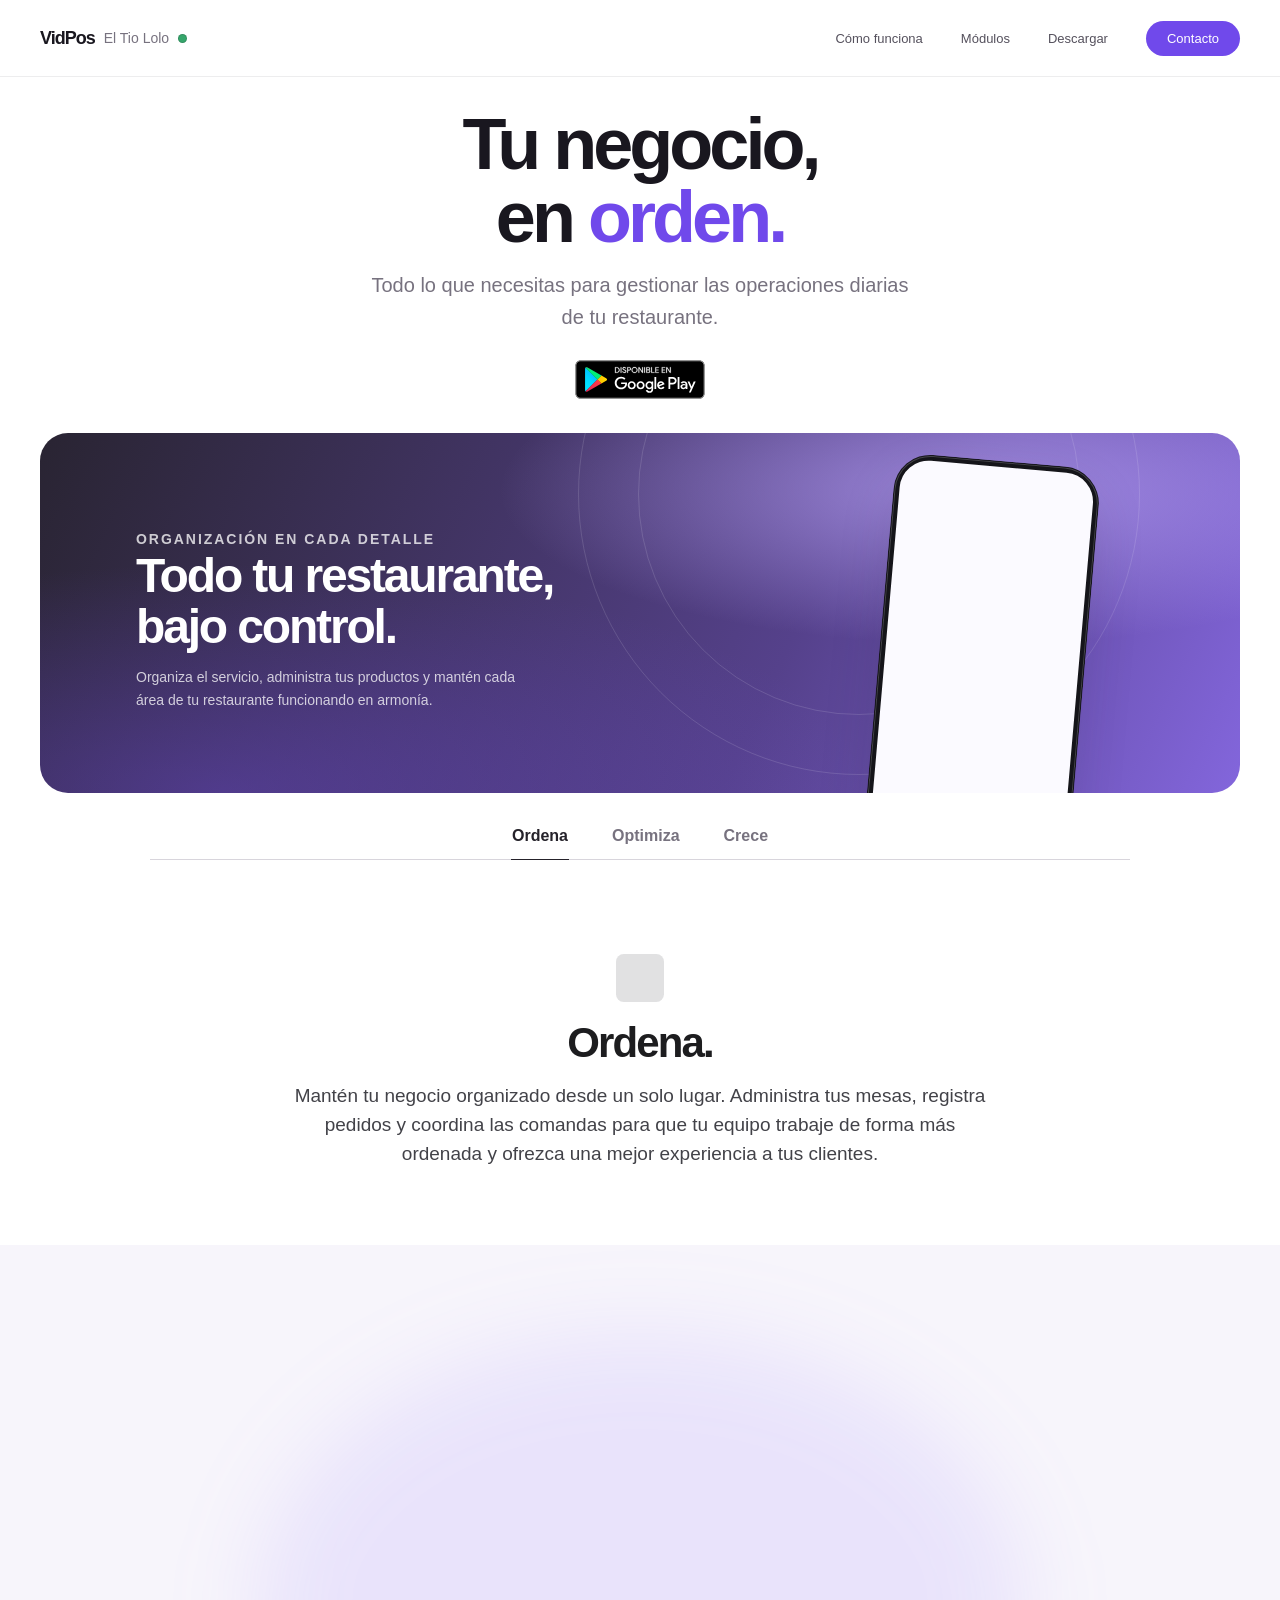
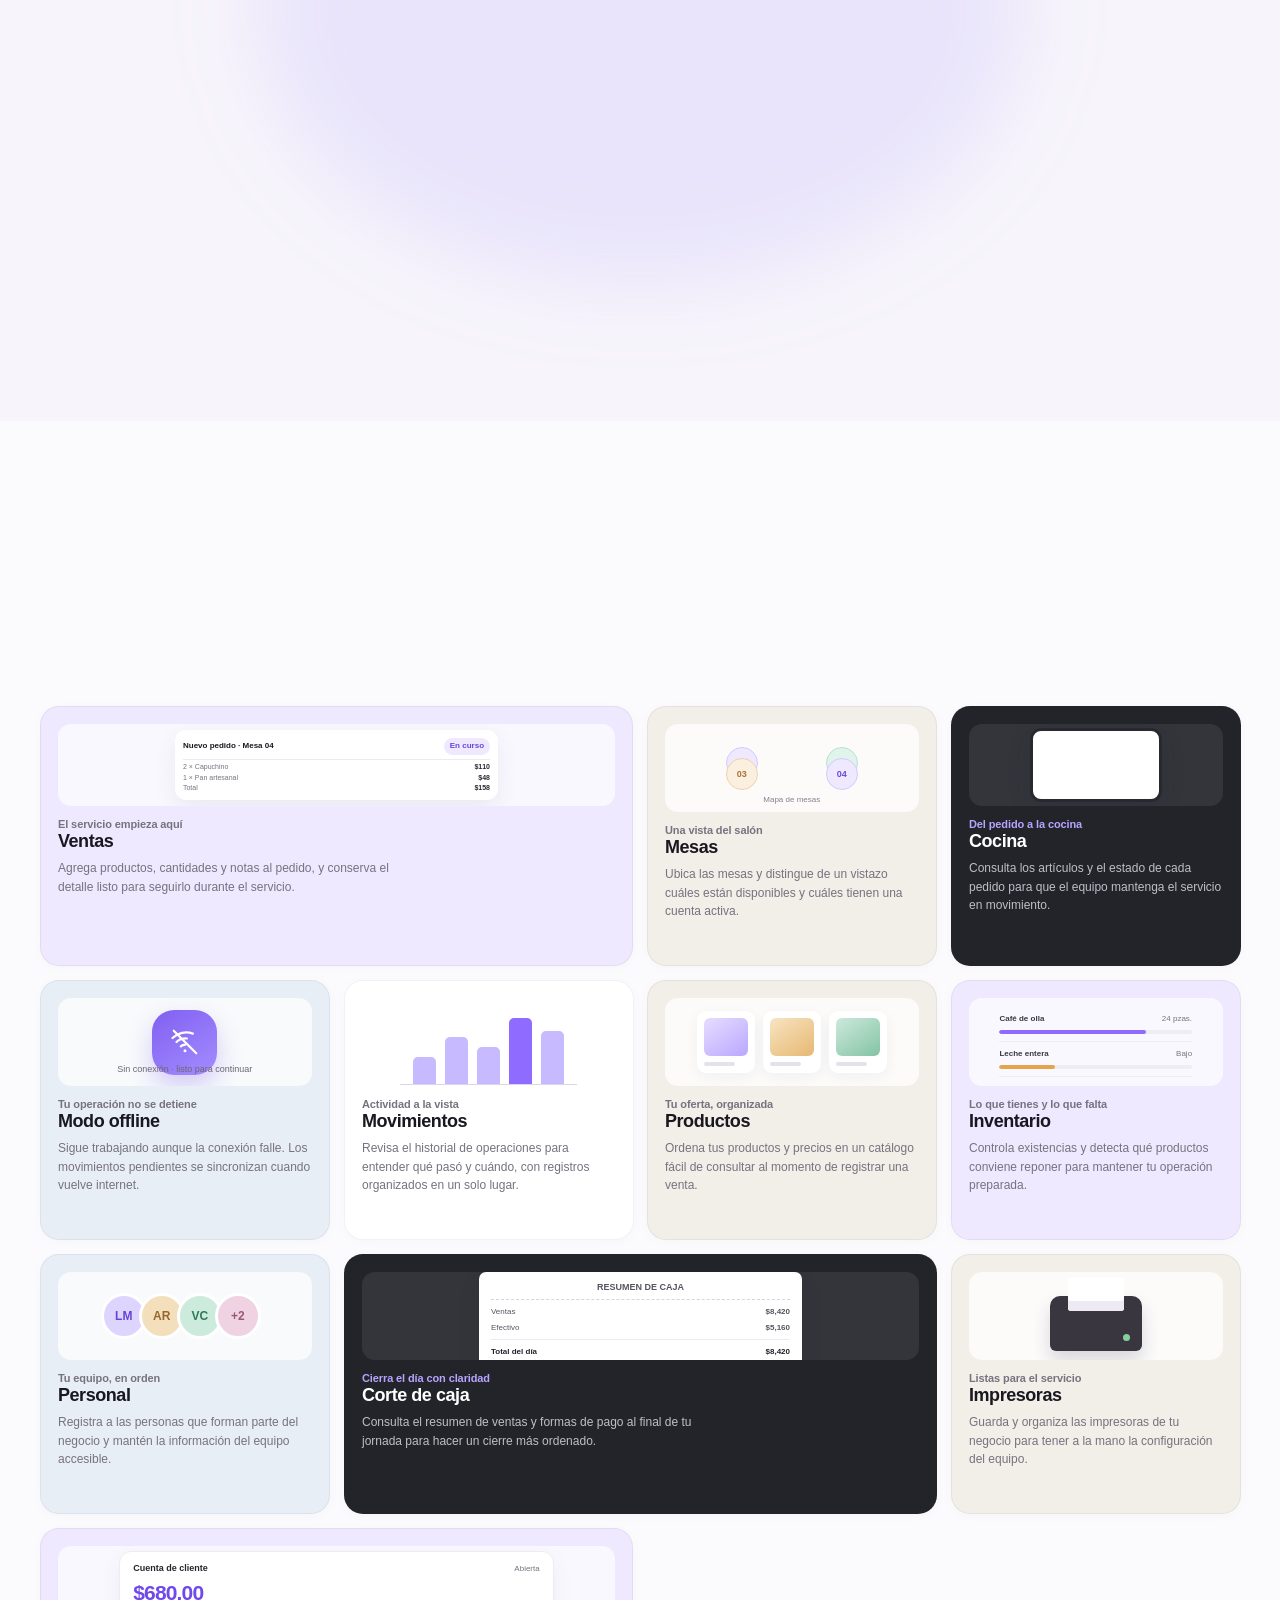
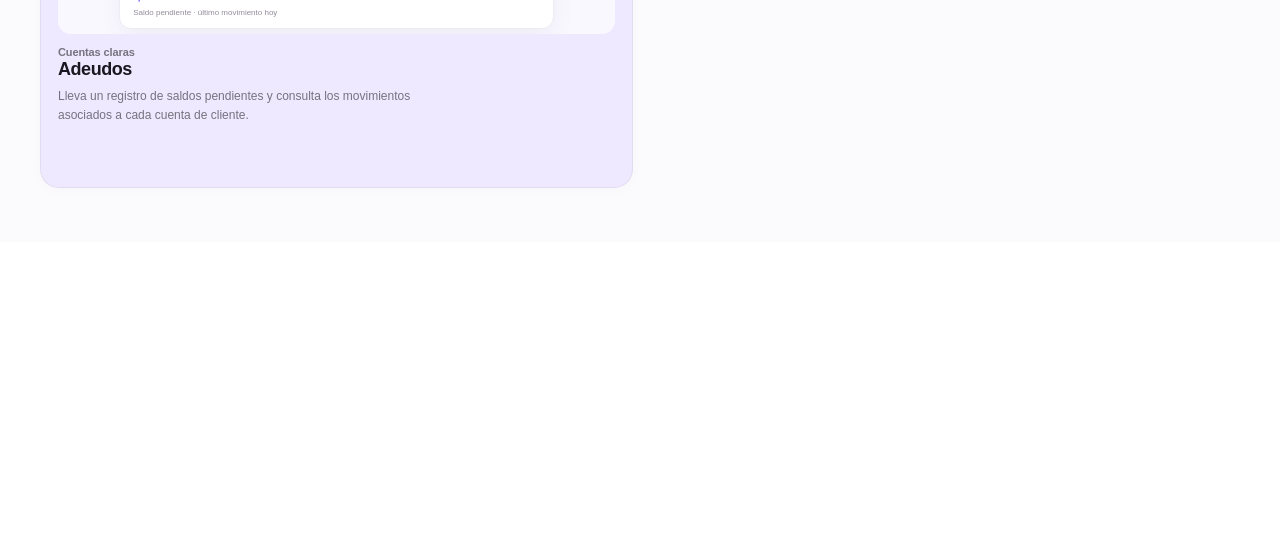
==== commit 78c51412: "Asunto y mensaje Envío de email con asunto y mensaje" ====
--- a/index.html
+++ b/index.html
@@ -34,7 +34,7 @@
           <a href="#tablet">Cómo funciona</a>
           <a href="#funciones">Módulos</a>
           <a href="https://play.google.com/store/apps/details?id=com.luismiguel.vidpos" target="_blank" rel="noopener noreferrer">Descargar</a>
-          <a class="nav-cta" href="mailto:contacto@vidpos.mx">Contacto</a>
+          <a class="nav-cta" href="mailto:contacto@vidpos.mx?subject=Informaci%C3%B3n%20sobre%20VidPos&amp;body=Hola%0D%0A%0D%0AMe%20gustar%C3%ADa%20tener%20m%C3%A1s%20informaci%C3%B3n%20sobre%20la%20aplicaci%C3%B3n%20y%20tener%20acceso%20a%20una%20prueba%20gratuita">Contacto</a>
         </div>
       </nav>
     </header>
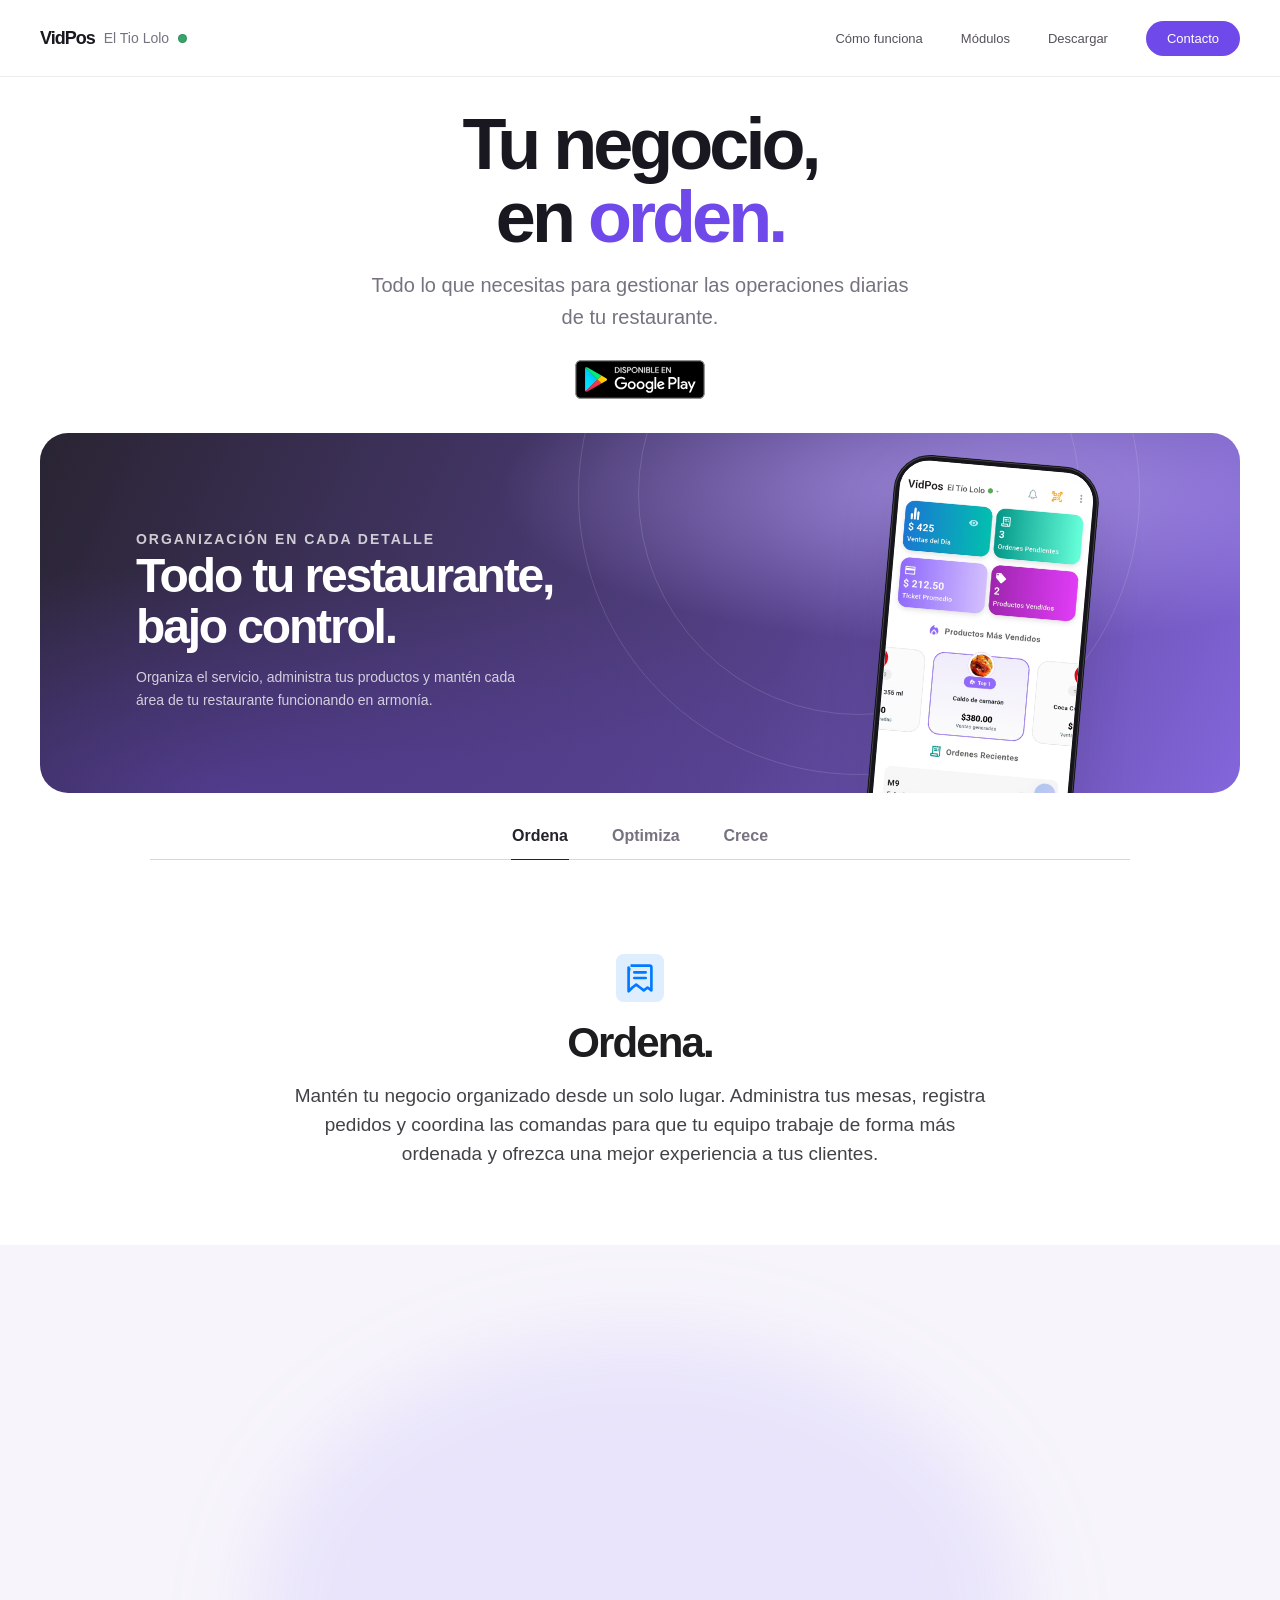
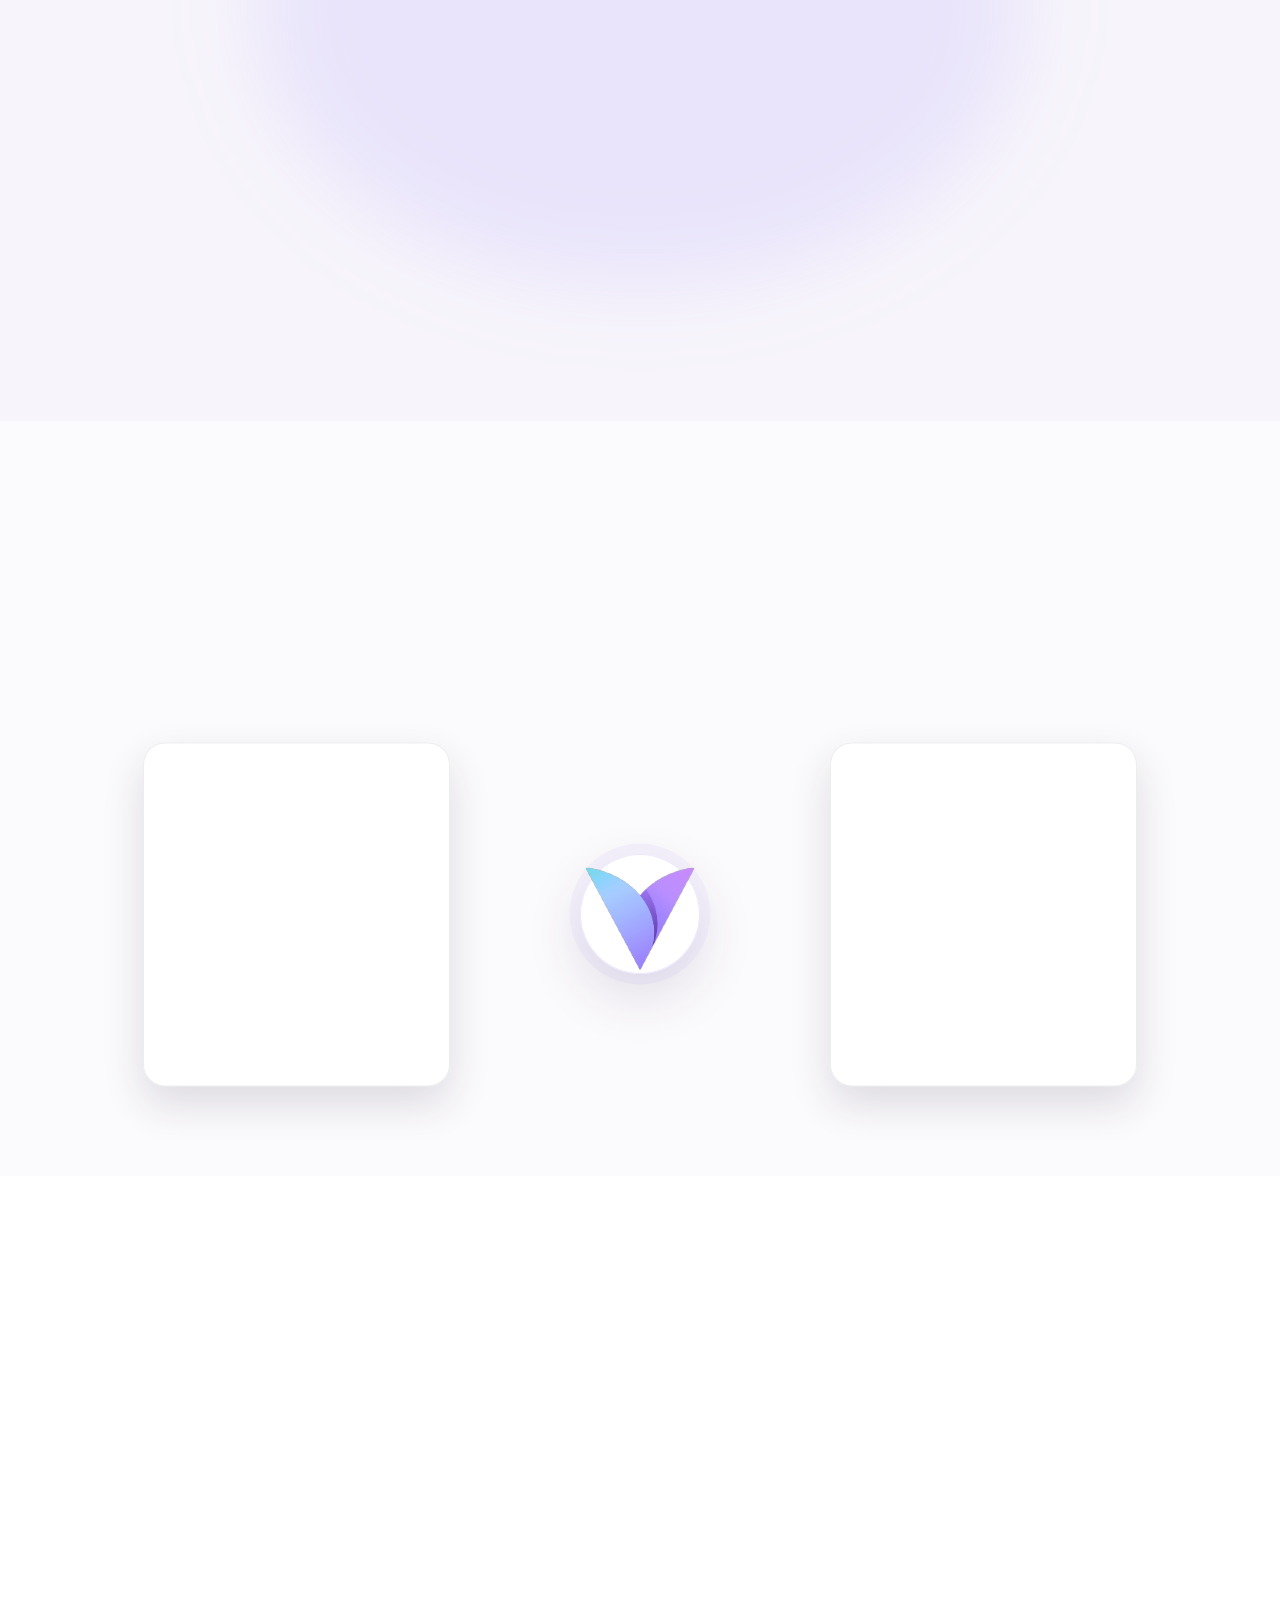
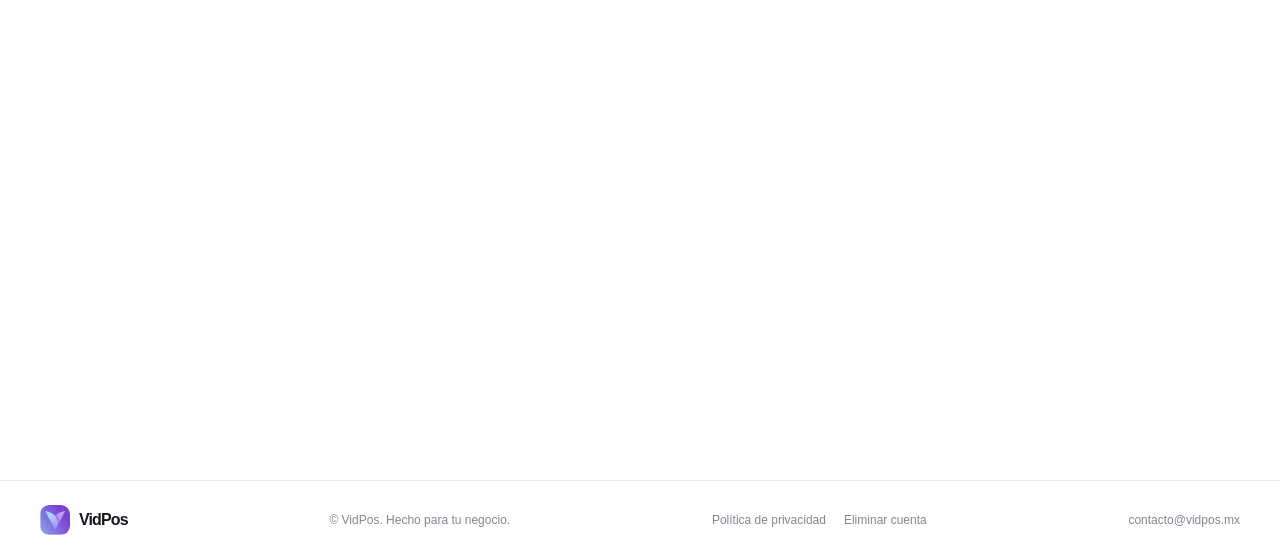
==== commit 4a74917d: "Actualización de nueva rutas de privacy y delete" ====
--- a/index.html
+++ b/index.html
@@ -286,8 +286,8 @@
         <a class="brand footer-brand" href="#inicio" aria-label="VidPos, inicio"><img src="./images/Logo.png" alt=""><span class="brand-name">VidPos</span></a>
         <span class="copyright">© VidPos. Hecho para tu negocio.</span>
         <nav class="footer-links" aria-label="Enlaces legales">
-          <a class="footer-link" href="./privacy_policy.html">Política de privacidad</a>
-          <a class="footer-link" href="./delete-account.html">Eliminar cuenta</a>
+          <a class="footer-link" href="./privacy/">Política de privacidad</a>
+          <a class="footer-link" href="./delete-account/">Eliminar cuenta</a>
         </nav>
         <a class="contact" href="mailto:contacto@vidpos.mx">contacto@vidpos.mx</a>
       </div>
